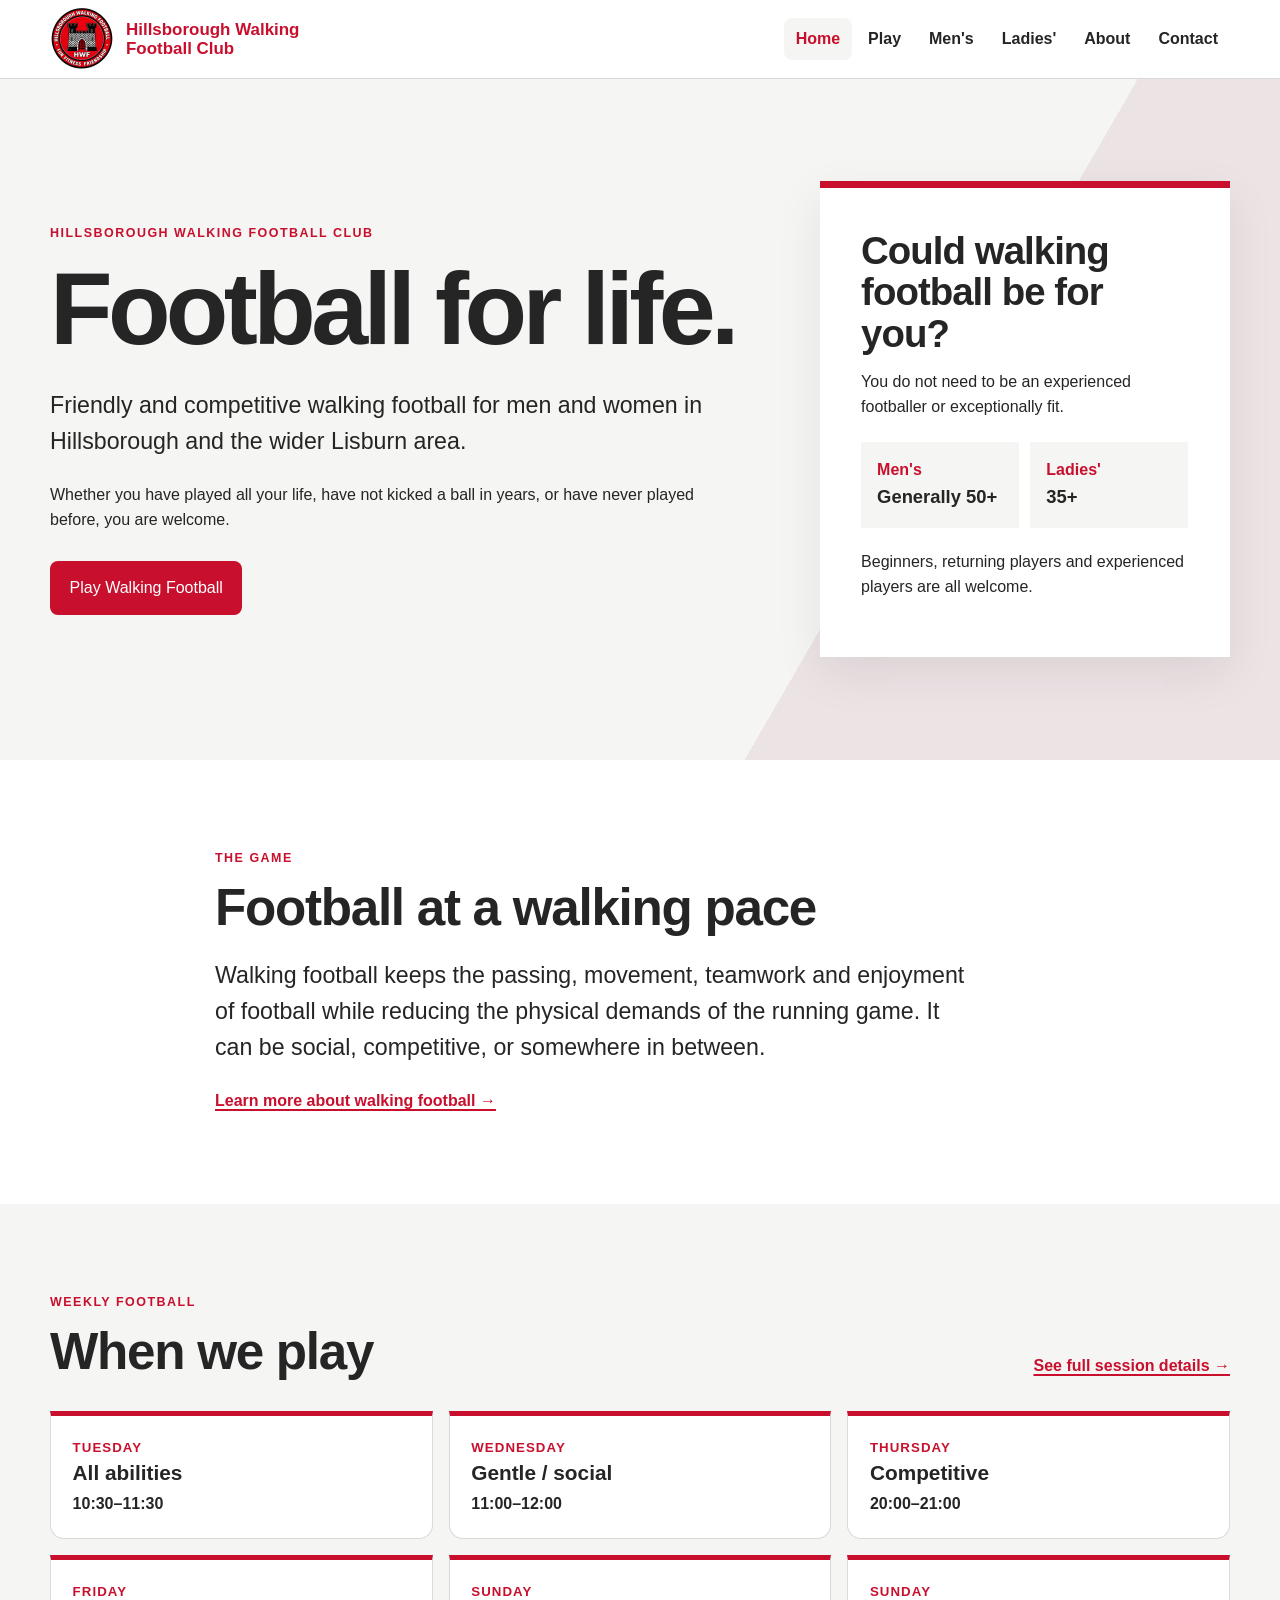
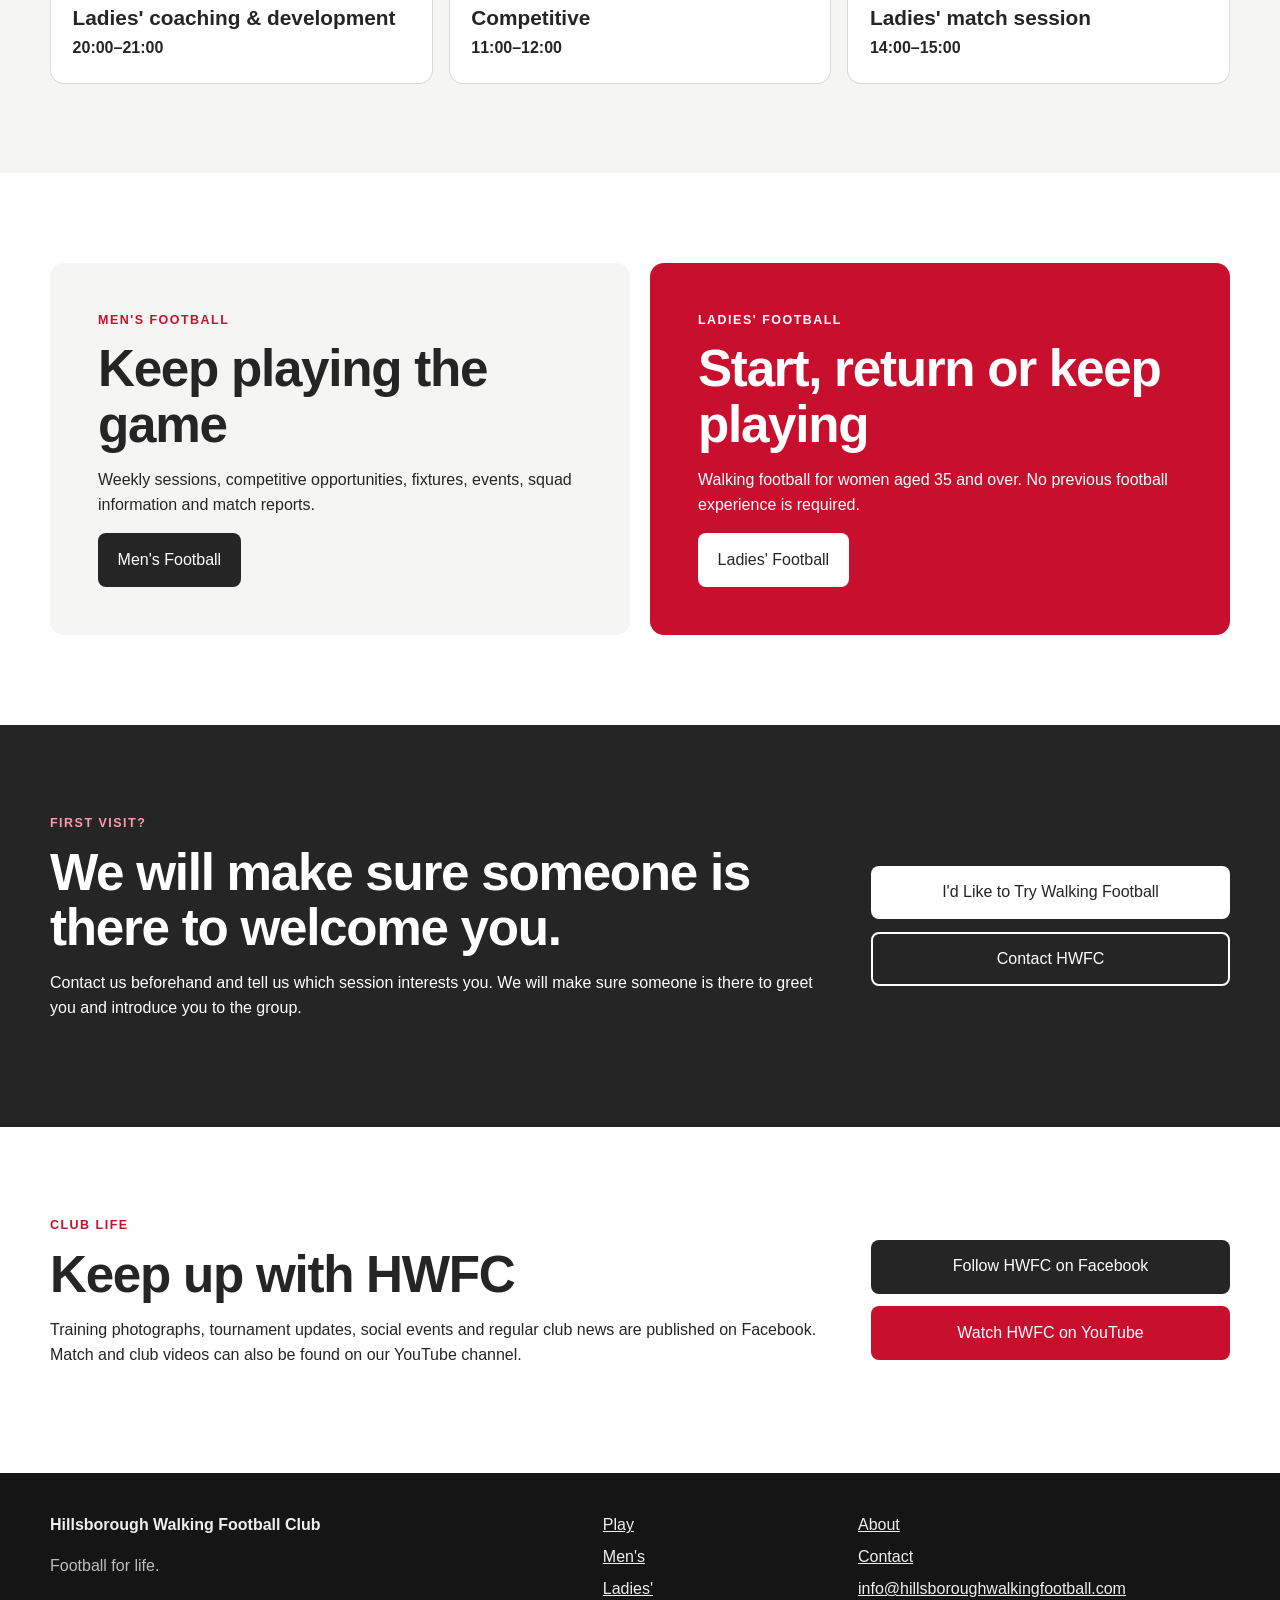
==== index.html @ a99b42a1 "Add HWFC YouTube channel link" ====
<!doctype html>
<html lang="en-GB">
<head>
    <meta charset="utf-8">
    <meta name="viewport" content="width=device-width, initial-scale=1">
    <title>Hillsborough Walking Football Club</title>
    <meta name="description" content="Friendly and competitive walking football for men and women in Hillsborough and the wider Lisburn area.">
    <link rel="icon" type="image/png" href="/assets/hwfc-logo.png">
    <link rel="stylesheet" href="/styles.css">
</head>
<body>
<a class="skipLink" href="#mainContent">Skip to main content</a>
<header class="siteHeader">
    <div class="shell headerInner">
        <a class="brand" href="/" aria-label="Hillsborough Walking Football Club home">
            <img class="brandLogo" src="/assets/hwfc-logo.png" alt="" width="64" height="64">
            <span class="brandName">Hillsborough Walking Football Club</span>
        </a>
        <nav class="mainNav" aria-label="Main navigation">
            <a aria-current="page" href="/">Home</a>
            <a href="/play/">Play</a>
            <a href="/mens/">Men's</a>
            <a href="/ladies/">Ladies'</a>
            <a href="/about/">About</a>
            <a href="/contact/">Contact</a>
        </nav>
    </div>
</header>
<main id="mainContent">
    <section class="hero">
        <div class="shell heroGrid">
            <div>
                <p class="eyebrow">Hillsborough Walking Football Club</p>
                <h1>Football for life.</h1>
                <p class="heroLead">Friendly and competitive walking football for men and women in Hillsborough and the wider Lisburn area.</p>
                <p>Whether you have played all your life, have not kicked a ball in years, or have never played before, you are welcome.</p>
                <div class="buttonRow">
                    <a class="button buttonPrimary" href="/play/">Play Walking Football</a>
                </div>
            </div>
            <aside class="heroPanel" aria-label="Who can play">
                <h2>Could walking football be for you?</h2>
                <p>You do not need to be an experienced footballer or exceptionally fit.</p>
                <dl class="eligibility">
                    <div><dt>Men's</dt><dd>Generally 50+</dd></div>
                    <div><dt>Ladies'</dt><dd>35+</dd></div>
                </dl>
                <p>Beginners, returning players and experienced players are all welcome.</p>
            </aside>
        </div>
    </section>

    <section class="section">
        <div class="shell narrow">
            <p class="eyebrow">The game</p>
            <h2>Football at a walking pace</h2>
            <p class="lead">Walking football keeps the passing, movement, teamwork and enjoyment of football while reducing the physical demands of the running game. It can be social, competitive, or somewhere in between.</p>
            <a class="textLink" href="/play/">Learn more about walking football →</a>
        </div>
    </section>

    <section class="section sectionSoft">
        <div class="shell">
            <div class="sectionHeading">
                <div><p class="eyebrow">Weekly football</p><h2>When we play</h2></div>
                <a class="textLink" href="/play/#sessions">See full session details →</a>
            </div>
            <div class="sessionGrid compactSessions">
                <article class="sessionCard"><p class="sessionDay">Tuesday</p><h3>All abilities</h3><p class="sessionTime">10:30–11:30</p></article>
                <article class="sessionCard"><p class="sessionDay">Wednesday</p><h3>Gentle / social</h3><p class="sessionTime">11:00–12:00</p></article>
                <article class="sessionCard"><p class="sessionDay">Thursday</p><h3>Competitive</h3><p class="sessionTime">20:00–21:00</p></article>
                <article class="sessionCard"><p class="sessionDay">Friday</p><h3>Ladies' coaching &amp; development</h3><p class="sessionTime">20:00–21:00</p></article>
                <article class="sessionCard"><p class="sessionDay">Sunday</p><h3>Competitive</h3><p class="sessionTime">11:00–12:00</p></article>
                <article class="sessionCard"><p class="sessionDay">Sunday</p><h3>Ladies' match session</h3><p class="sessionTime">14:00–15:00</p></article>
            </div>
        </div>
    </section>

    <section class="section">
        <div class="shell splitCards">
            <article class="featureCard">
                <p class="eyebrow">Men's football</p>
                <h2>Keep playing the game</h2>
                <p>Weekly sessions, competitive opportunities, fixtures, events, squad information and match reports.</p>
                <a class="button buttonSecondary" href="/mens/">Men's Football</a>
            </article>
            <article class="featureCard featureCardRed">
                <p class="eyebrow">Ladies' football</p>
                <h2>Start, return or keep playing</h2>
                <p>Walking football for women aged 35 and over. No previous football experience is required.</p>
                <a class="button buttonLight" href="/ladies/">Ladies' Football</a>
            </article>
        </div>
    </section>

    <section class="section sectionDark">
        <div class="shell ctaGrid">
            <div>
                <p class="eyebrow">First visit?</p>
                <h2>We will make sure someone is there to welcome you.</h2>
                <p>Contact us beforehand and tell us which session interests you. We will make sure someone is there to greet you and introduce you to the group.</p>
            </div>
            <div class="buttonStack">
                <a class="button buttonLight" href="/contact/?topic=try">I'd Like to Try Walking Football</a>
                <a class="button buttonOutlineLight" href="/contact/">Contact HWFC</a>
            </div>
        </div>
    </section>

    <section class="section">
        <div class="shell socialBar">
            <div>
                <p class="eyebrow">Club life</p>
                <h2>Keep up with HWFC</h2>
                <p>Training photographs, tournament updates, social events and regular club news are published on Facebook. Match and club videos can also be found on our YouTube channel.</p>
            </div>
            <div class="buttonStack">
                <a class="button buttonSecondary" href="https://www.facebook.com/profile.php?id=100082995559544" target="_blank" rel="noopener">Follow HWFC on Facebook</a>
                <a class="button buttonPrimary" href="https://www.youtube.com/@HillsboroughWalkingFootball" target="_blank" rel="noopener">Watch HWFC on YouTube</a>
            </div>
        </div>
    </section>
</main>
<footer class="siteFooter">
    <div class="shell footerGrid">
        <div><strong>Hillsborough Walking Football Club</strong><p>Football for life.</p></div>
        <div><a href="/play/">Play</a><a href="/mens/">Men's</a><a href="/ladies/">Ladies'</a></div>
        <div><a href="/about/">About</a><a href="/contact/">Contact</a><a href="mailto:info@hillsboroughwalkingfootball.com">info@hillsboroughwalkingfootball.com</a></div>
    </div>
</footer>
</body>
</html>
---- styles.css ----
:root {
    --hwfcRed: #c8102e;
    --hwfcRedDark: #9f0d24;
    --hwfcDark: #252525;
    --hwfcMid: #5d5d5d;
    --hwfcLine: #d9d9d9;
    --hwfcLight: #f5f5f3;
    --hwfcWhite: #ffffff;
    --shell: 1180px;
    --radius: 14px;
}

* { box-sizing: border-box; }
html { scroll-behavior: smooth; }
body {
    margin: 0;
    font-family: Carlito, "Noto Sans", Arial, sans-serif;
    color: var(--hwfcDark);
    background: var(--hwfcWhite);
    line-height: 1.55;
}
a { color: inherit; }
img { max-width: 100%; }

.skipLink {
    position: absolute;
    left: -9999px;
    top: 0;
    z-index: 1000;
    padding: .7rem 1rem;
    background: var(--hwfcDark);
    color: var(--hwfcWhite);
}
.skipLink:focus { left: .75rem; top: .75rem; }

.shell { width: min(var(--shell), calc(100% - 2rem)); margin-inline: auto; }
.narrow { max-width: 850px; }

.siteHeader {
    position: sticky;
    top: 0;
    z-index: 100;
    background: rgba(255,255,255,.97);
    border-bottom: 1px solid var(--hwfcLine);
}
.headerInner {
    min-height: 78px;
    display: flex;
    align-items: center;
    justify-content: space-between;
    gap: 2rem;
}
.brand {
    display: inline-flex;
    align-items: center;
    gap: .75rem;
    color: var(--hwfcRed);
    font-weight: 800;
    line-height: 1.15;
    text-decoration: none;
}
.brandLogo { width: 64px; height: 64px; flex: 0 0 auto; object-fit: contain; }
.brandName { max-width: 220px; font-size: 1.06rem; }
.mainNav { display: flex; align-items: center; gap: .25rem; flex-wrap: wrap; }
.mainNav a {
    text-decoration: none;
    font-weight: 700;
    padding: .55rem .75rem;
    border-radius: 8px;
}
.mainNav a:hover,
.mainNav a:focus-visible,
.mainNav a[aria-current="page"] { background: var(--hwfcLight); color: var(--hwfcRed); }

.hero {
    padding: clamp(3rem, 8vw, 7rem) 0;
    background: linear-gradient(120deg, var(--hwfcLight) 0 68%, #ece3e5 68% 100%);
}
.heroGrid { display: grid; grid-template-columns: 1.35fr .8fr; gap: clamp(2rem, 6vw, 5rem); align-items: center; }
h1, h2, h3 { line-height: 1.08; margin-top: 0; }
h1 { font-size: clamp(3rem, 8vw, 6.7rem); letter-spacing: -.045em; margin-bottom: 1rem; }
h2 { font-size: clamp(2rem, 4vw, 3.25rem); letter-spacing: -.025em; margin-bottom: 1rem; }
h3 { font-size: 1.3rem; margin-bottom: .45rem; }
.heroLead, .lead { font-size: clamp(1.15rem, 2vw, 1.45rem); max-width: 760px; }
.eyebrow { margin: 0 0 .7rem; text-transform: uppercase; letter-spacing: .12em; font-size: .78rem; font-weight: 800; color: var(--hwfcRed); }
.heroPanel { background: var(--hwfcWhite); padding: clamp(1.5rem, 4vw, 2.6rem); border-top: 7px solid var(--hwfcRed); box-shadow: 0 16px 45px rgba(0,0,0,.08); }
.heroPanel h2 { font-size: clamp(1.7rem, 3vw, 2.4rem); }
.eligibility { display: grid; grid-template-columns: 1fr 1fr; gap: .7rem; margin: 1.4rem 0; }
.eligibility div { background: var(--hwfcLight); padding: 1rem; }
.eligibility dt { font-weight: 800; color: var(--hwfcRed); }
.eligibility dd { margin: 0; font-size: 1.15rem; font-weight: 700; }

.section { padding: clamp(3rem, 7vw, 6rem) 0; }
.sectionSoft { background: var(--hwfcLight); }
.sectionDark { background: var(--hwfcDark); color: var(--hwfcWhite); }
.sectionDark .eyebrow { color: #ff9aad; }
.sectionHeading { display: flex; justify-content: space-between; align-items: end; gap: 2rem; margin-bottom: 2rem; }
.sectionHeading h2 { margin-bottom: 0; }

.buttonRow { display: flex; gap: .8rem; flex-wrap: wrap; margin-top: 1.8rem; }
.buttonStack { display: flex; flex-direction: column; gap: .8rem; align-items: stretch; }
.button {
    display: inline-flex;
    align-items: center;
    justify-content: center;
    min-height: 48px;
    padding: .78rem 1.1rem;
    border: 2px solid transparent;
    border-radius: 8px;
    text-decoration: none;
    font-weight: 800;
    cursor: pointer;
    font: inherit;
}
.buttonPrimary { background: var(--hwfcRed); color: var(--hwfcWhite); }
.buttonPrimary:hover, .buttonPrimary:focus-visible { background: var(--hwfcRedDark); }
.buttonSecondary { background: var(--hwfcDark); color: var(--hwfcWhite); }
.buttonLight { background: var(--hwfcWhite); color: var(--hwfcDark); }
.buttonOutlineLight { border-color: var(--hwfcWhite); color: var(--hwfcWhite); background: transparent; }
.textLink { color: var(--hwfcRed); font-weight: 800; text-decoration-thickness: 2px; text-underline-offset: .18em; }

.sessionGrid { display: grid; grid-template-columns: repeat(3, 1fr); gap: 1rem; }
.sessionCard { background: var(--hwfcWhite); border: 1px solid var(--hwfcLine); border-top: 5px solid var(--hwfcRed); padding: 1.35rem; border-radius: 0 0 var(--radius) var(--radius); }
.sessionDay { margin: 0 0 .25rem; color: var(--hwfcRed); font-size: .83rem; font-weight: 800; text-transform: uppercase; letter-spacing: .08em; }
.sessionTime { margin: 0; font-weight: 800; }
.sessionMeta { margin: .5rem 0 0; color: var(--hwfcMid); }

.splitCards { display: grid; grid-template-columns: 1fr 1fr; gap: 1.25rem; }
.featureCard { padding: clamp(1.7rem, 4vw, 3rem); background: var(--hwfcLight); border-radius: var(--radius); }
.featureCardRed { background: var(--hwfcRed); color: var(--hwfcWhite); }
.featureCardRed .eyebrow { color: var(--hwfcWhite); }
.ctaGrid, .socialBar { display: grid; grid-template-columns: 1.4fr .65fr; gap: 3rem; align-items: center; }

.pageHero { padding: clamp(2.7rem, 6vw, 5rem) 0; background: var(--hwfcLight); border-bottom: 1px solid var(--hwfcLine); }
.pageHero h1 { font-size: clamp(2.8rem, 7vw, 5.5rem); }
.pageHero p:last-child { margin-bottom: 0; }
.contentGrid { display: grid; grid-template-columns: 1fr 1fr; gap: 1.25rem; }
.infoCard { border: 1px solid var(--hwfcLine); border-radius: var(--radius); padding: 1.5rem; background: var(--hwfcWhite); }
.infoCard h3 { margin-bottom: .6rem; }
.infoStrip { padding: 1rem 1.2rem; background: #fff5f6; border-left: 5px solid var(--hwfcRed); }
.provisional { padding: 1rem 1.2rem; background: #fff7db; border-left: 5px solid #c28a00; }

.definitionList { display: grid; grid-template-columns: repeat(3, 1fr); gap: 1rem; }
.definitionList > div { padding: 1.2rem; background: var(--hwfcLight); border-radius: 10px; }
.definitionList dt { font-weight: 800; color: var(--hwfcRed); }
.definitionList dd { margin: .25rem 0 0; }

.formGrid { display: grid; grid-template-columns: 1fr 1fr; gap: 1rem; }
.field { display: flex; flex-direction: column; gap: .35rem; }
.fieldFull { grid-column: 1 / -1; }
label { font-weight: 800; }
input, select, textarea {
    width: 100%;
    padding: .75rem .8rem;
    border: 1px solid #aaa;
    border-radius: 7px;
    font: inherit;
    background: var(--hwfcWhite);
    color: var(--hwfcDark);
}
textarea { min-height: 160px; resize: vertical; }
input:focus, select:focus, textarea:focus { outline: 3px solid rgba(200,16,46,.2); border-color: var(--hwfcRed); }
.formNote { font-size: .92rem; color: var(--hwfcMid); }
.honeypot { position: absolute !important; left: -9999px !important; width: 1px !important; height: 1px !important; overflow: hidden !important; }
.notice { padding: 1rem; margin-bottom: 1rem; border-radius: 8px; background: #edf8ee; border: 1px solid #8fc694; }
.noticeError { background: #fff0f0; border-color: #dd8d8d; }

.siteFooter { background: #151515; color: #efefef; padding: 2.5rem 0; }
.footerGrid { display: grid; grid-template-columns: 1.4fr .6fr 1fr; gap: 2rem; }
.footerGrid p { color: #bdbdbd; }
.footerGrid div:not(:first-child) { display: flex; flex-direction: column; gap: .45rem; }
.footerGrid a { color: #efefef; }

@media (max-width: 850px) {
    .headerInner { align-items: flex-start; flex-direction: column; padding: .9rem 0; gap: .7rem; }
    .siteHeader { position: static; }
    .mainNav { width: 100%; gap: .1rem; }
    .mainNav a { padding: .45rem .55rem; }
    .heroGrid, .ctaGrid, .socialBar, .contentGrid, .splitCards { grid-template-columns: 1fr; }
    .sessionGrid { grid-template-columns: repeat(2, 1fr); }
    .sectionHeading { align-items: flex-start; flex-direction: column; }
    .definitionList { grid-template-columns: 1fr; }
    .footerGrid { grid-template-columns: 1fr; }
}

@media (max-width: 560px) {
    .shell { width: min(var(--shell), calc(100% - 1.25rem)); }
    .mainNav { display: grid; grid-template-columns: repeat(3, 1fr); }
    .mainNav a { text-align: center; }
    .brandLogo { width: 54px; height: 54px; }
    .hero { padding-top: 2.5rem; }
    h1 { font-size: clamp(2.7rem, 16vw, 4.4rem); }
    .sessionGrid, .formGrid, .eligibility { grid-template-columns: 1fr; }
    .fieldFull { grid-column: auto; }
}
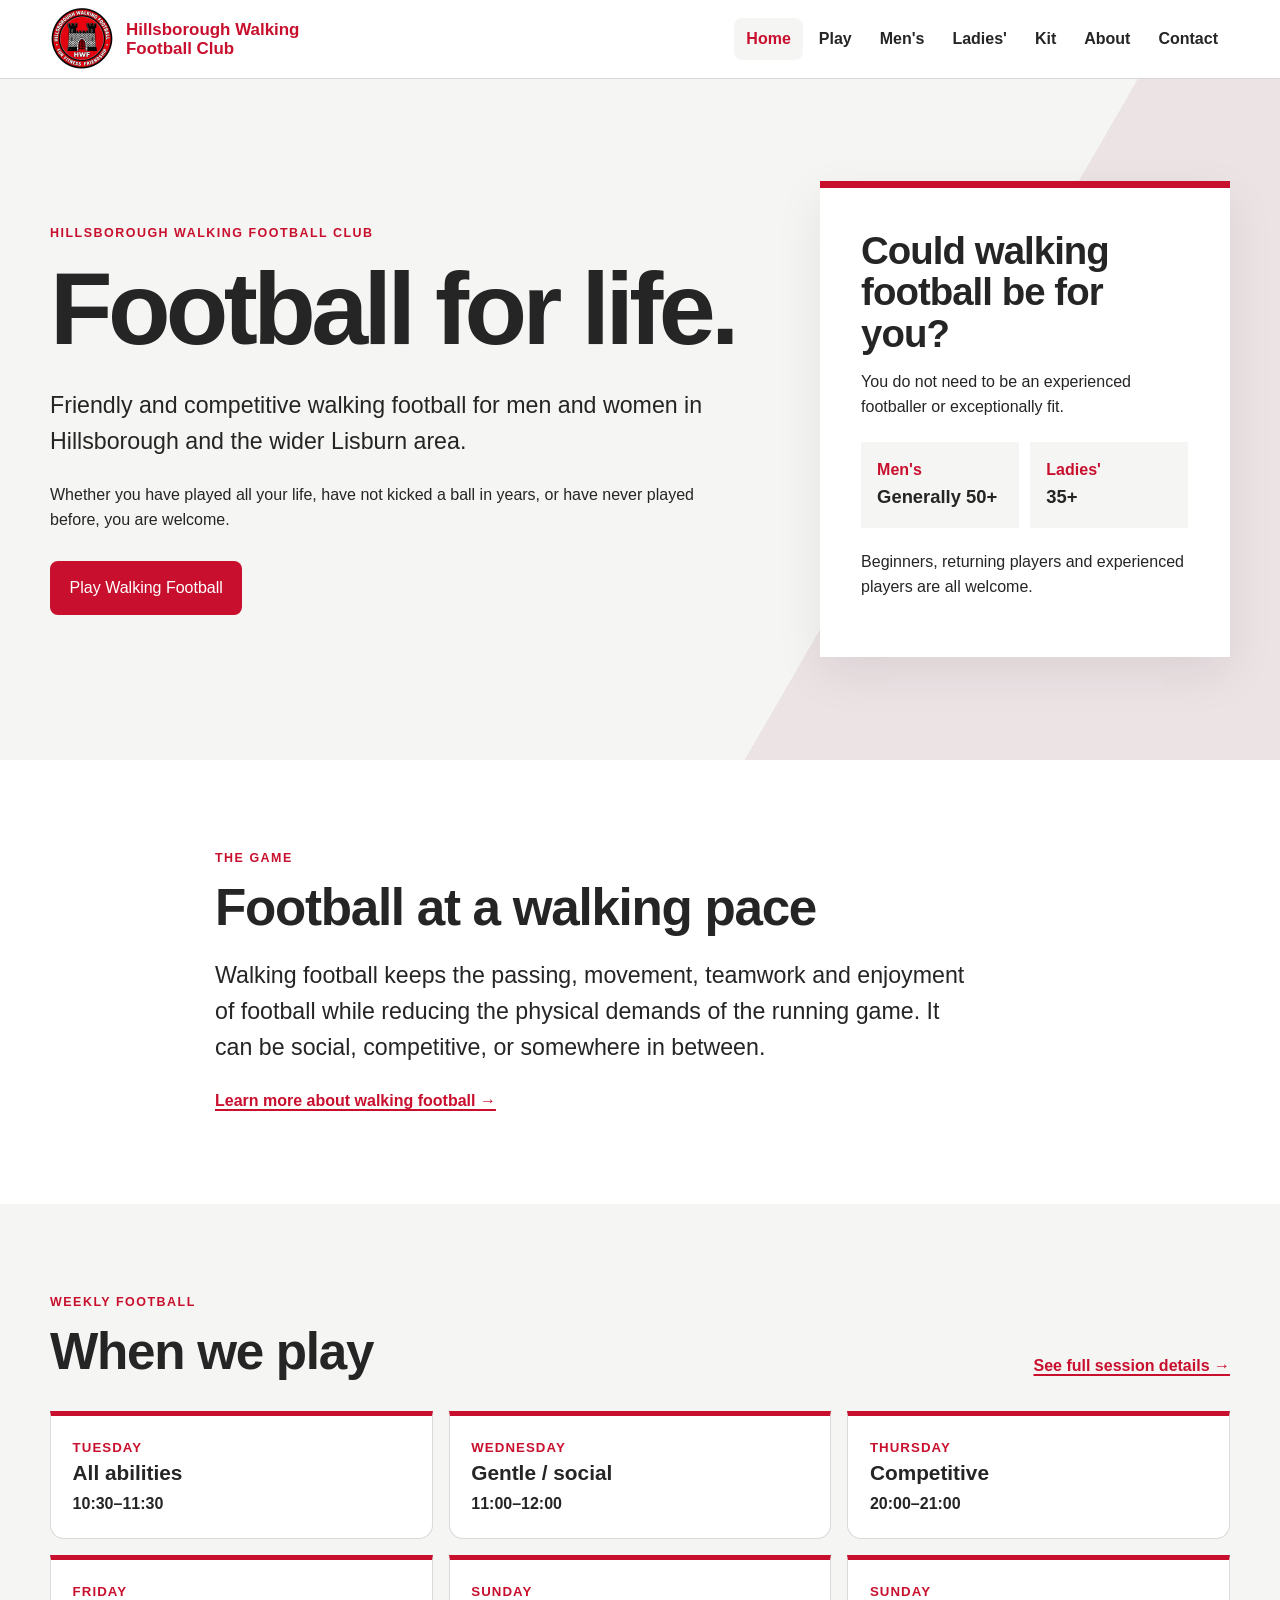
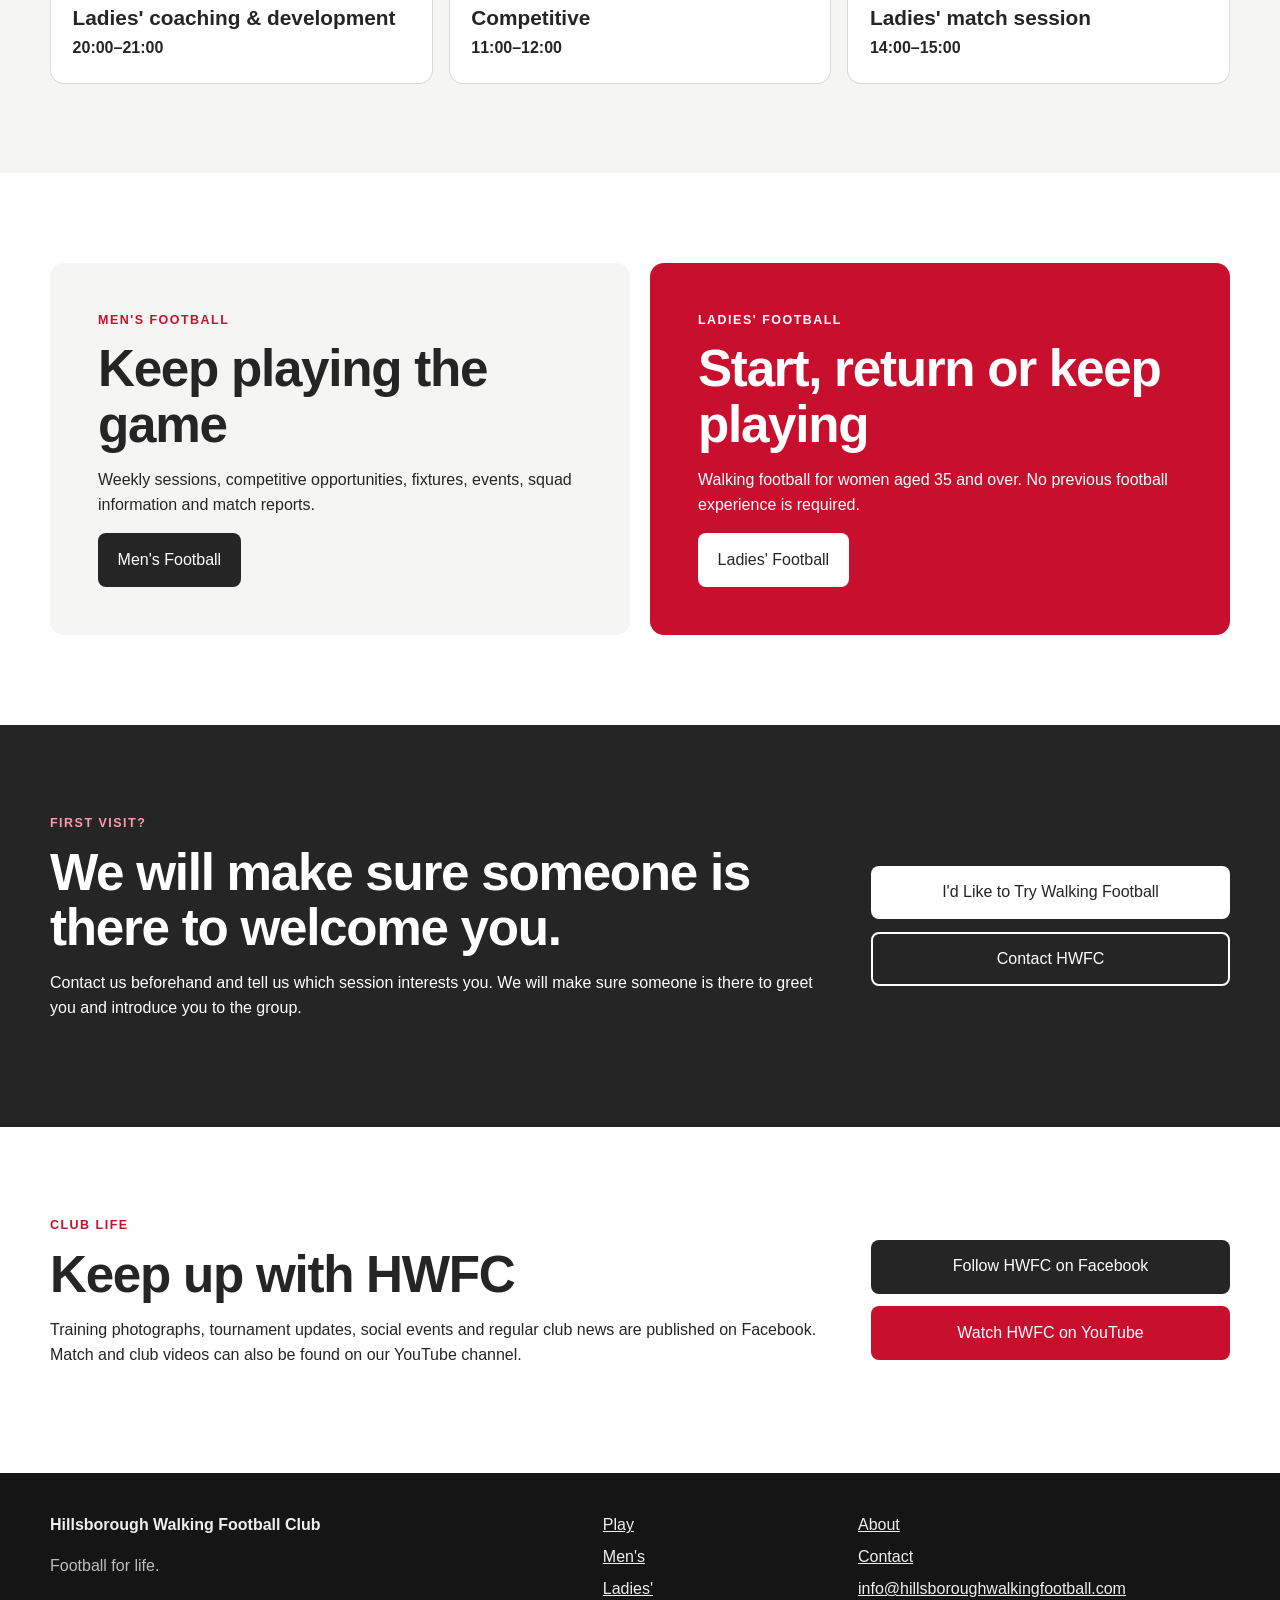
==== commit 695a8047: "REQ01 - Add member kit ordering" ====
--- a/index.html
+++ b/index.html
@@ -21,6 +21,7 @@
             <a href="/play/">Play</a>
             <a href="/mens/">Men's</a>
             <a href="/ladies/">Ladies'</a>
+            <a href="/kit/">Kit</a>
             <a href="/about/">About</a>
             <a href="/contact/">Contact</a>
         </nav>
--- a/styles.css
+++ b/styles.css
@@ -158,6 +158,9 @@
     background: var(--hwfcWhite);
     color: var(--hwfcDark);
 }
+input[type="checkbox"] { width: auto; padding: 0; }
+.humanCheck { display: flex; align-items: center; gap: .6rem; }
+.humanCheck label { margin: 0; }
 textarea { min-height: 160px; resize: vertical; }
 input:focus, select:focus, textarea:focus { outline: 3px solid rgba(200,16,46,.2); border-color: var(--hwfcRed); }
 .formNote { font-size: .92rem; color: var(--hwfcMid); }
@@ -193,3 +196,50 @@
     .sessionGrid, .formGrid, .eligibility { grid-template-columns: 1fr; }
     .fieldFull { grid-column: auto; }
 }
+
+/* Member kit ordering. */
+.kitHero { padding: clamp(2rem, 4vw, 3.2rem) 0; }
+.kitHero h1 { margin-bottom: 1.4rem; }
+.kitProduct {
+    display: grid;
+    grid-template-columns: minmax(0, 1.05fr) minmax(280px, .95fr);
+    gap: clamp(1.5rem, 4vw, 3rem);
+    align-items: start;
+    margin-bottom: 1.25rem;
+}
+.kitProductInfo { min-width: 0; }
+.kitProductInfo p { margin-bottom: .55rem; }
+.kitProductOrder {
+    display: grid;
+    gap: 1rem;
+    padding-left: clamp(0rem, 2vw, 1.5rem);
+    border-left: 1px solid var(--hwfcLine);
+}
+.kitPrice { font-size: 1.2rem; margin-top: .8rem; }
+.kitSummary { display: grid; gap: 1rem; }
+.kitImage {
+    display: block;
+    width: 100%;
+    max-width: 290px;
+    max-height: 280px;
+    margin-bottom: 1rem;
+    object-fit: contain;
+}
+.kitFulfilment { border: 1px solid var(--hwfcLine); border-radius: var(--radius); margin: 2rem 0; padding: 1rem; min-width: 0; }
+.kitFulfilment legend { font-size: 1.3rem; font-weight: 800; }
+.kitFulfilment input[type="radio"] { width: auto; }
+.kitFulfilment .humanCheck + .humanCheck { margin-top: .75rem; }
+#kitForm h2 { margin-top: 2rem; }
+#kitForm [hidden] { display: none; }
+.kitSummary, #runningOrder, .notice, .field { overflow-wrap: anywhere; }
+.field input, .field select, .field textarea { min-width: 0; max-width: 100%; }
+
+@media (max-width: 700px) {
+    .kitProduct { grid-template-columns: 1fr; gap: 1.25rem; }
+    .kitProductOrder { padding-left: 0; padding-top: 1.25rem; border-left: 0; border-top: 1px solid var(--hwfcLine); }
+    .kitImage { margin-inline: auto; }
+}
+
+@media (prefers-reduced-motion: reduce) {
+    html { scroll-behavior: auto; }
+}
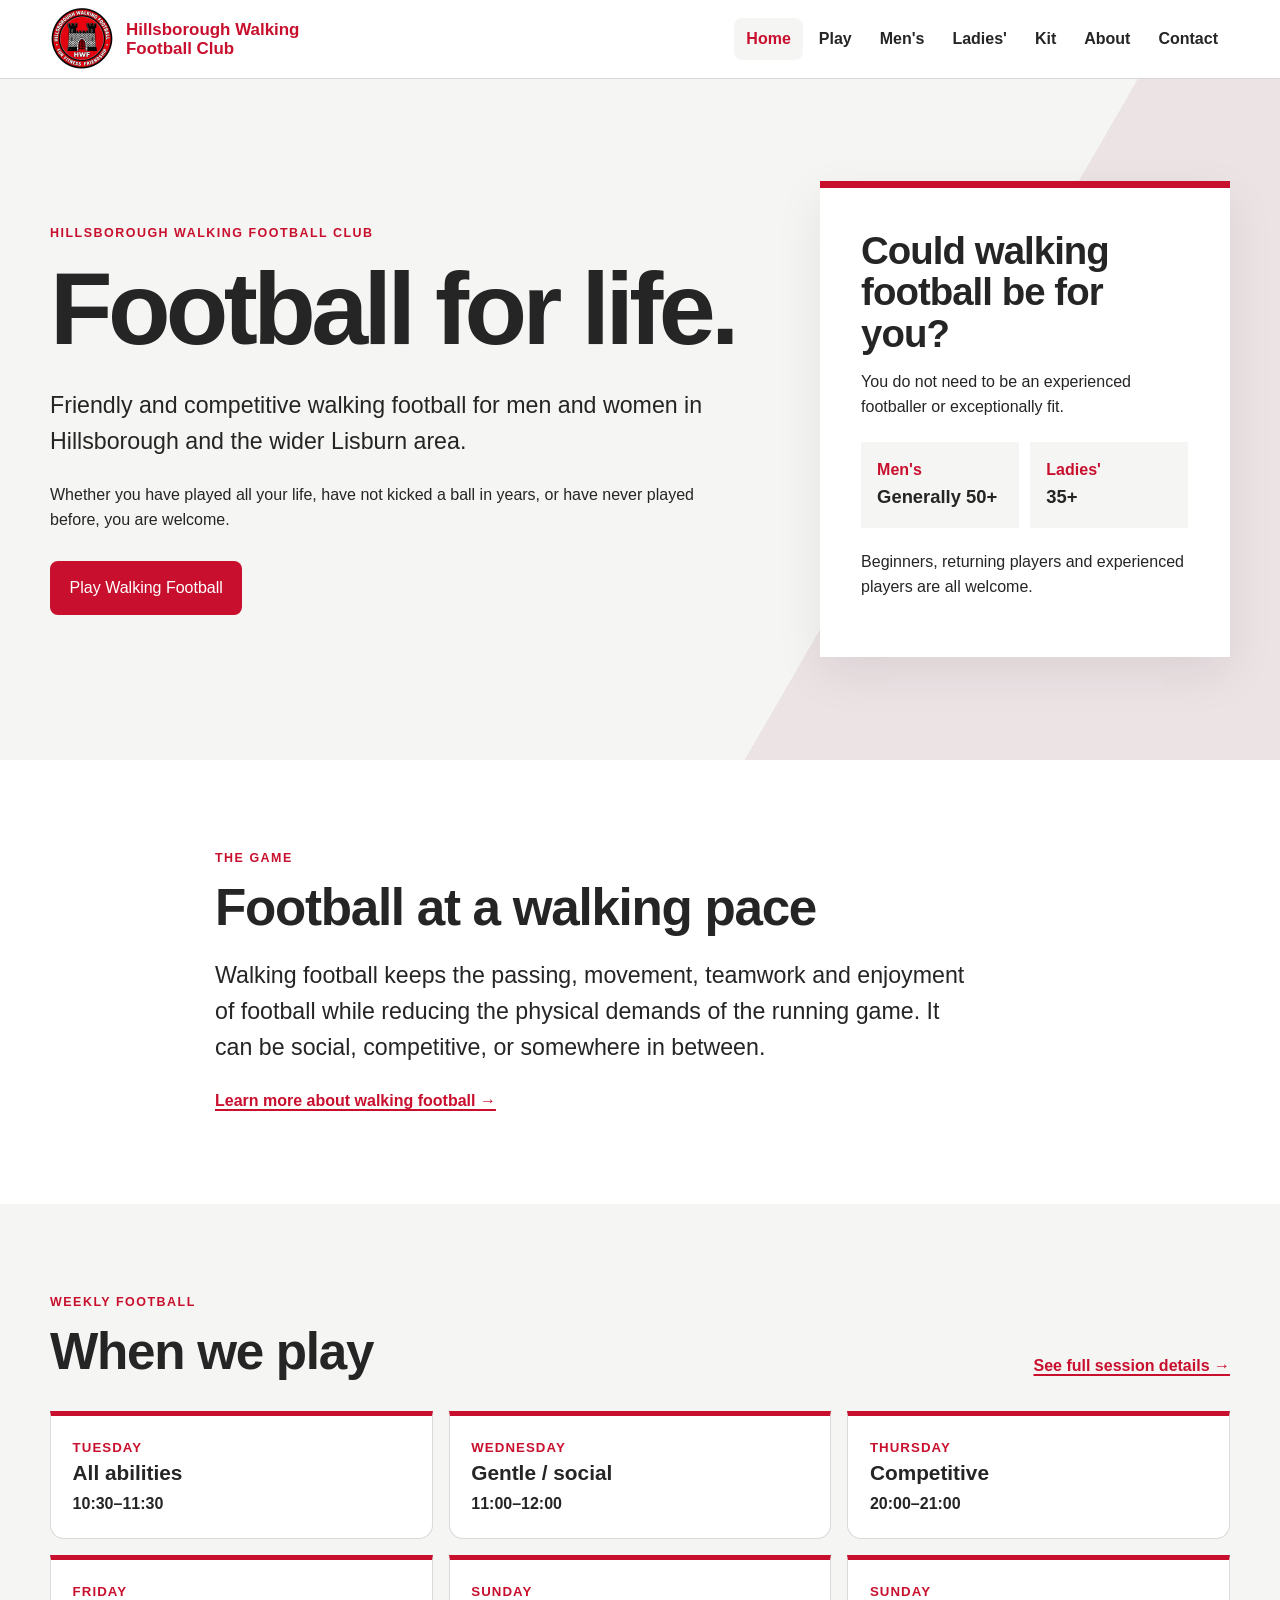
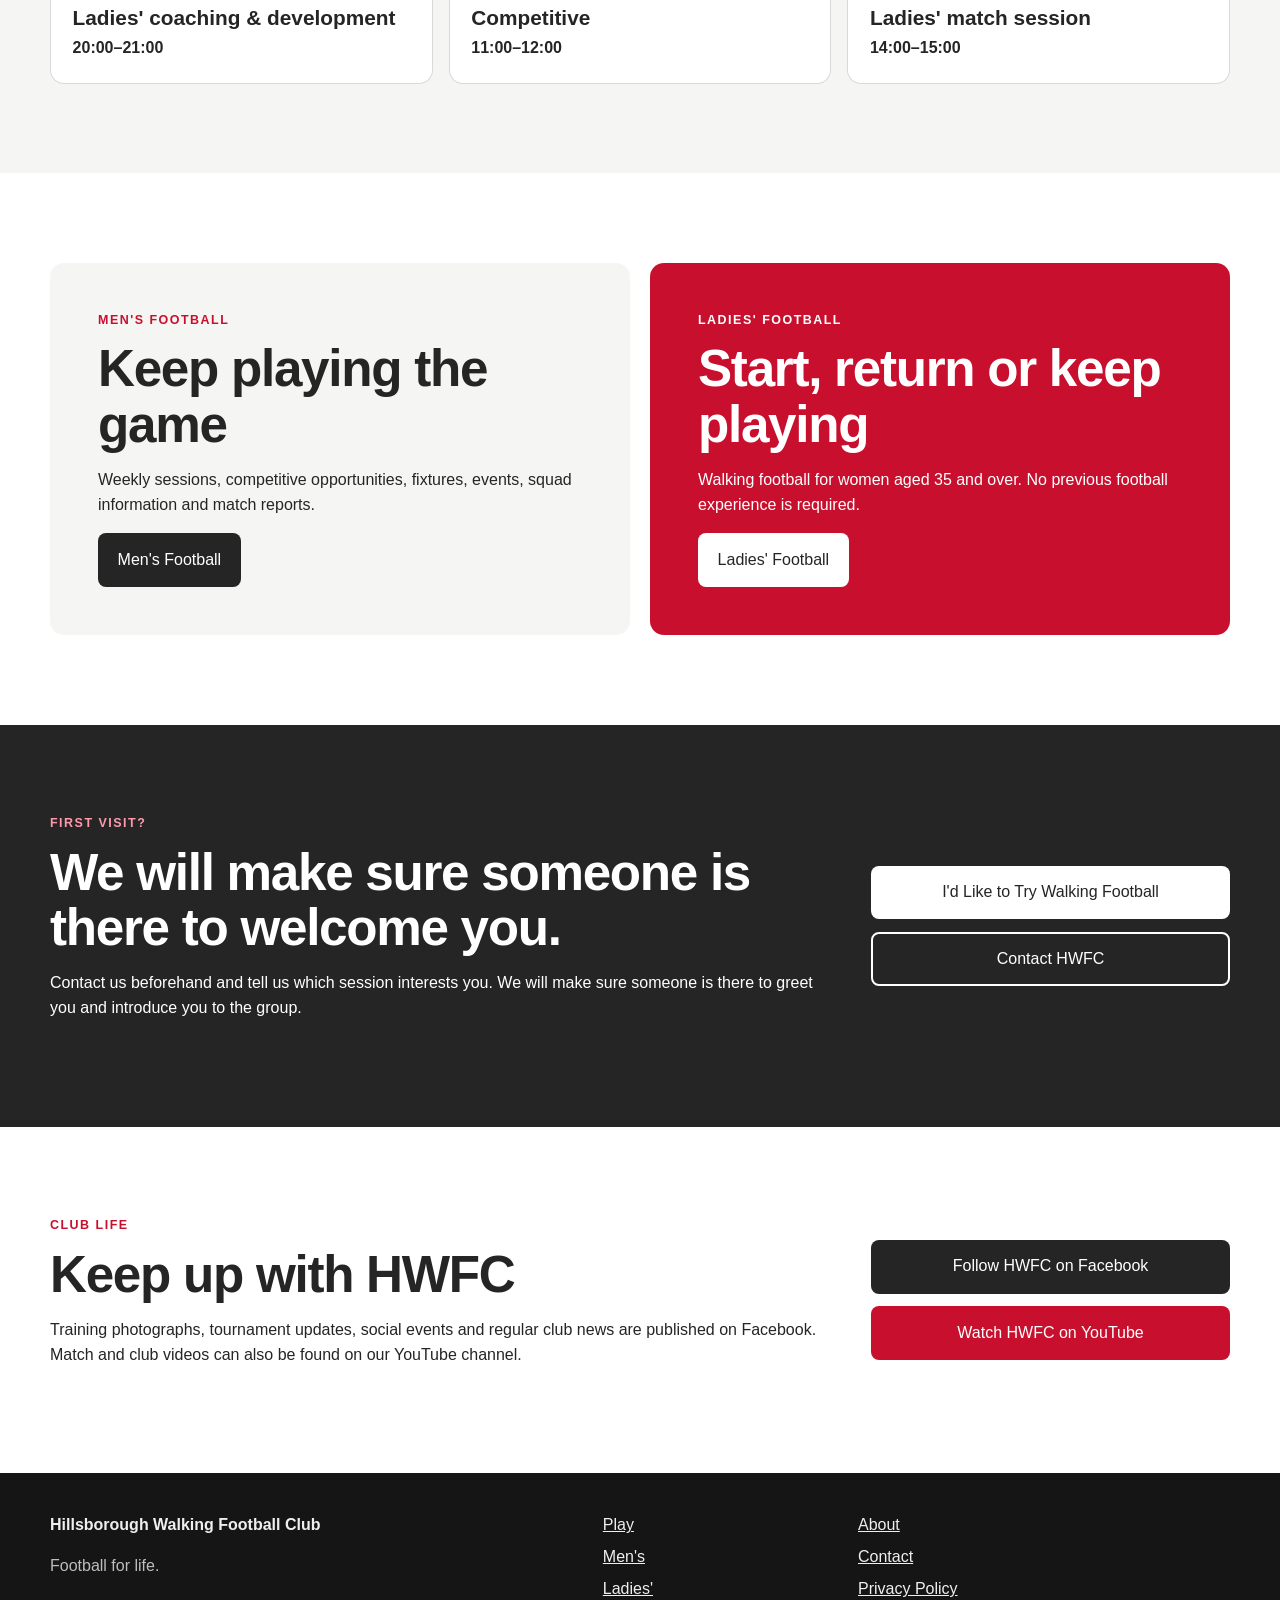
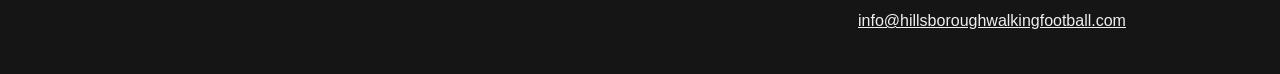
==== commit 36f29cd9: "Link privacy policy from site footer" ====
--- a/index.html
+++ b/index.html
@@ -126,7 +126,7 @@
     <div class="shell footerGrid">
         <div><strong>Hillsborough Walking Football Club</strong><p>Football for life.</p></div>
         <div><a href="/play/">Play</a><a href="/mens/">Men's</a><a href="/ladies/">Ladies'</a></div>
-        <div><a href="/about/">About</a><a href="/contact/">Contact</a><a href="mailto:info@hillsboroughwalkingfootball.com">info@hillsboroughwalkingfootball.com</a></div>
+        <div><a href="/about/">About</a><a href="/contact/">Contact</a><a href="/privacy/">Privacy Policy</a><a href="mailto:info@hillsboroughwalkingfootball.com">info@hillsboroughwalkingfootball.com</a></div>
     </div>
 </footer>
 </body>
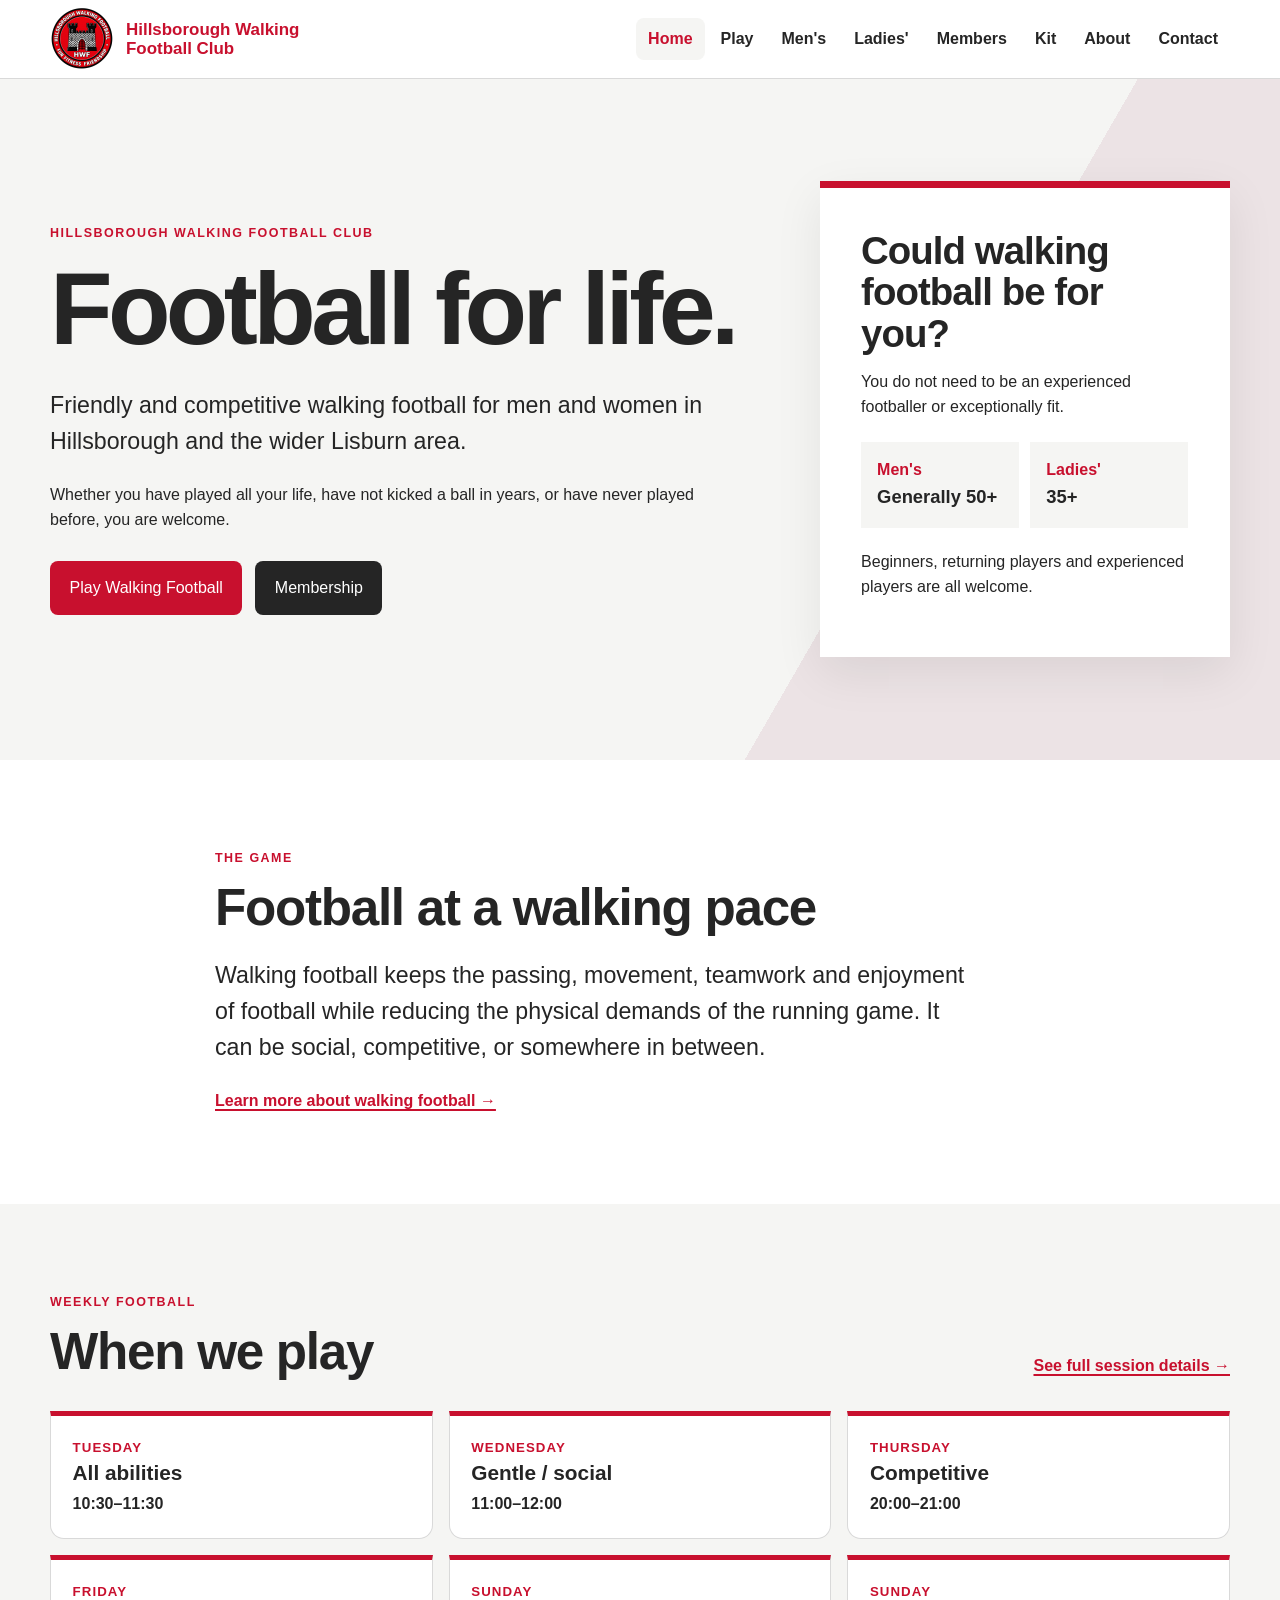
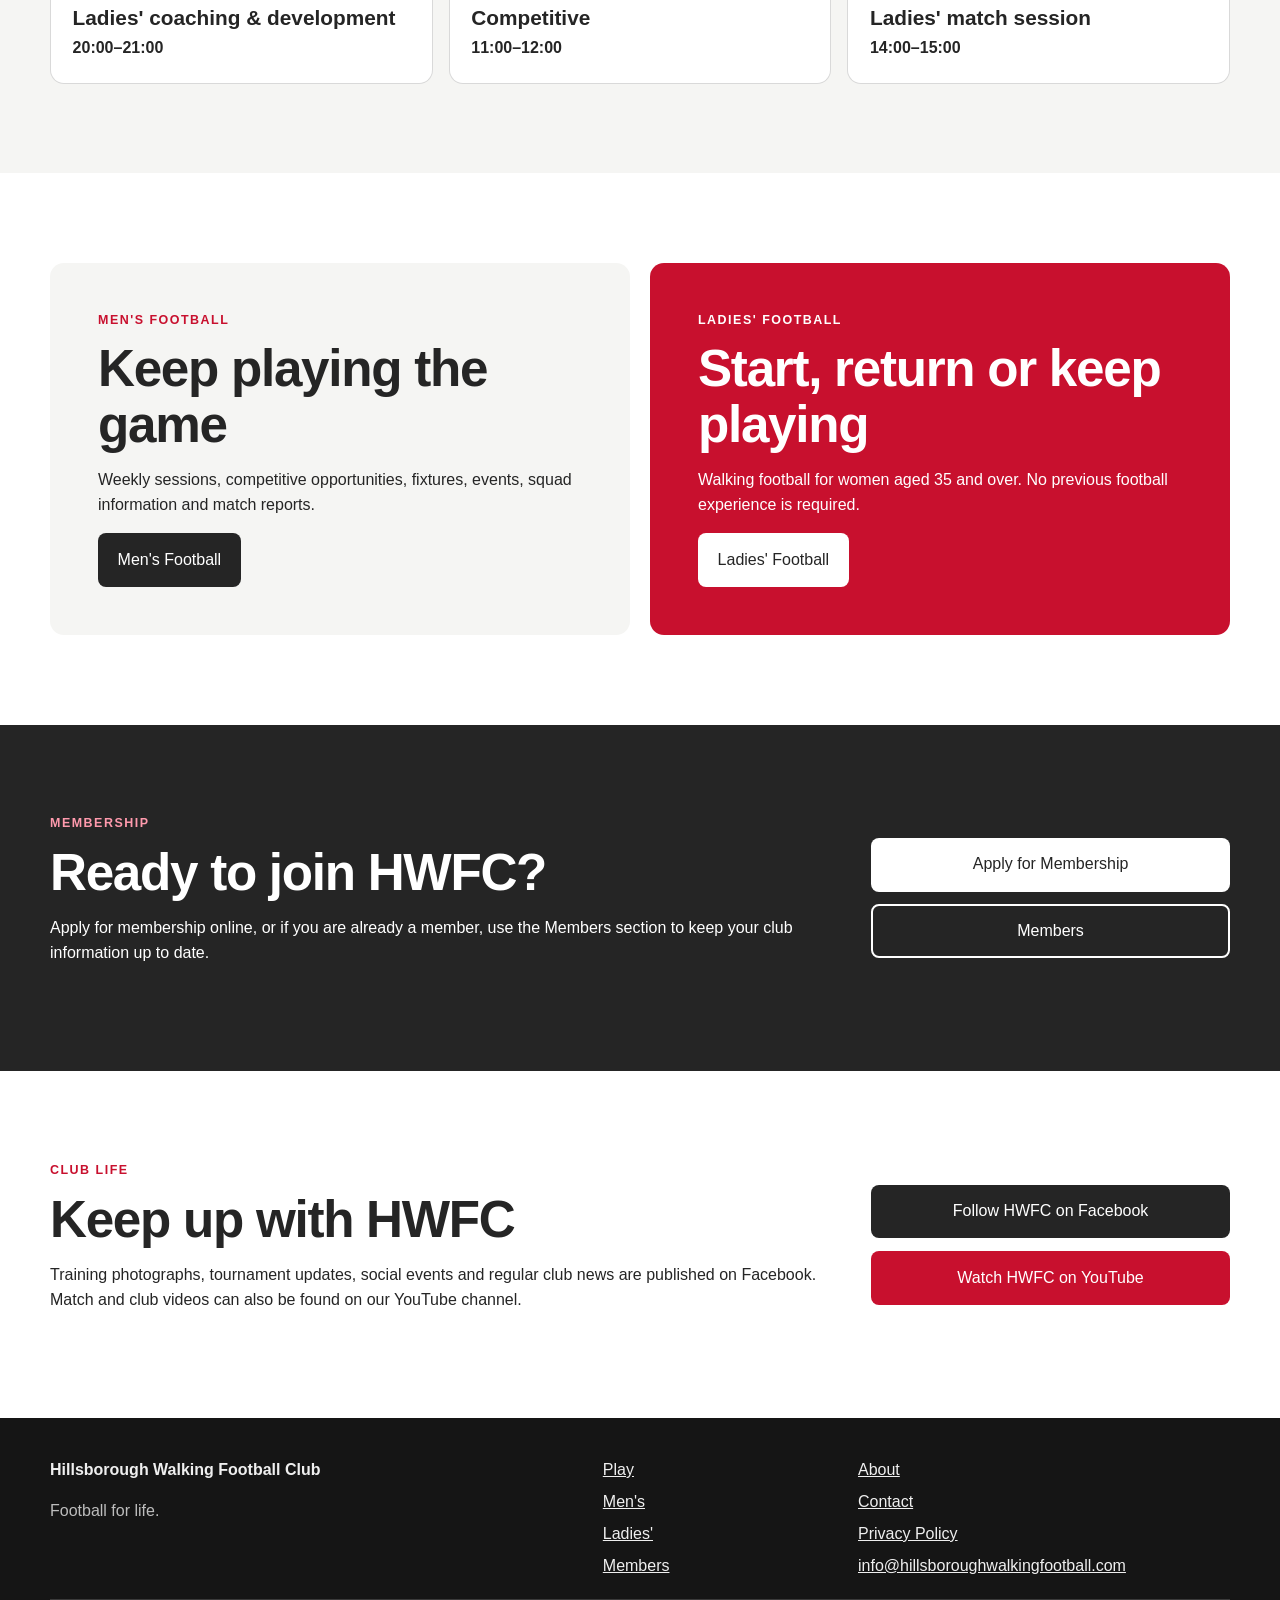
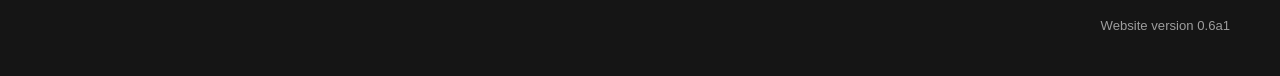
==== commit d303d165: "Add Members section to public home navigation" ====
--- a/index.html
+++ b/index.html
@@ -21,6 +21,7 @@
             <a href="/play/">Play</a>
             <a href="/mens/">Men's</a>
             <a href="/ladies/">Ladies'</a>
+            <a href="/members/">Members</a>
             <a href="/kit/">Kit</a>
             <a href="/about/">About</a>
             <a href="/contact/">Contact</a>
@@ -37,6 +38,7 @@
                 <p>Whether you have played all your life, have not kicked a ball in years, or have never played before, you are welcome.</p>
                 <div class="buttonRow">
                     <a class="button buttonPrimary" href="/play/">Play Walking Football</a>
+                    <a class="button buttonSecondary" href="/members/">Membership</a>
                 </div>
             </div>
             <aside class="heroPanel" aria-label="Who can play">
@@ -97,13 +99,13 @@
     <section class="section sectionDark">
         <div class="shell ctaGrid">
             <div>
-                <p class="eyebrow">First visit?</p>
-                <h2>We will make sure someone is there to welcome you.</h2>
-                <p>Contact us beforehand and tell us which session interests you. We will make sure someone is there to greet you and introduce you to the group.</p>
+                <p class="eyebrow">Membership</p>
+                <h2>Ready to join HWFC?</h2>
+                <p>Apply for membership online, or if you are already a member, use the Members section to keep your club information up to date.</p>
             </div>
             <div class="buttonStack">
-                <a class="button buttonLight" href="/contact/?topic=try">I'd Like to Try Walking Football</a>
-                <a class="button buttonOutlineLight" href="/contact/">Contact HWFC</a>
+                <a class="button buttonLight" href="/members/#application">Apply for Membership</a>
+                <a class="button buttonOutlineLight" href="/members/">Members</a>
             </div>
         </div>
     </section>
@@ -125,7 +127,7 @@
 <footer class="siteFooter">
     <div class="shell footerGrid">
         <div><strong>Hillsborough Walking Football Club</strong><p>Football for life.</p></div>
-        <div><a href="/play/">Play</a><a href="/mens/">Men's</a><a href="/ladies/">Ladies'</a></div>
+        <div><a href="/play/">Play</a><a href="/mens/">Men's</a><a href="/ladies/">Ladies'</a><a href="/members/">Members</a></div>
         <div><a href="/about/">About</a><a href="/contact/">Contact</a><a href="/privacy/">Privacy Policy</a><a href="mailto:info@hillsboroughwalkingfootball.com">info@hillsboroughwalkingfootball.com</a></div>
     </div>
 </footer>
--- a/styles.css
+++ b/styles.css
@@ -1,245 +1,18 @@
-:root {
-    --hwfcRed: #c8102e;
-    --hwfcRedDark: #9f0d24;
-    --hwfcDark: #252525;
-    --hwfcMid: #5d5d5d;
-    --hwfcLine: #d9d9d9;
-    --hwfcLight: #f5f5f3;
-    --hwfcWhite: #ffffff;
-    --shell: 1180px;
-    --radius: 14px;
+@import url("/base.css");
+@import url("/version.css");
+
+.siteFooter::after {
+    content: "Website version " var(--siteVersion);
+    display: block;
+    width: min(var(--shell), calc(100% - 2rem));
+    margin: 1.25rem auto 0;
+    padding-top: 1rem;
+    border-top: 1px solid #3a3a3a;
+    color: #9d9d9d;
+    font-size: .82rem;
+    text-align: right;
 }
 
-* { box-sizing: border-box; }
-html { scroll-behavior: smooth; }
-body {
-    margin: 0;
-    font-family: Carlito, "Noto Sans", Arial, sans-serif;
-    color: var(--hwfcDark);
-    background: var(--hwfcWhite);
-    line-height: 1.55;
+@media (max-width: 850px) {
+    .siteFooter::after { text-align: left; }
 }
-a { color: inherit; }
-img { max-width: 100%; }
-
-.skipLink {
-    position: absolute;
-    left: -9999px;
-    top: 0;
-    z-index: 1000;
-    padding: .7rem 1rem;
-    background: var(--hwfcDark);
-    color: var(--hwfcWhite);
-}
-.skipLink:focus { left: .75rem; top: .75rem; }
-
-.shell { width: min(var(--shell), calc(100% - 2rem)); margin-inline: auto; }
-.narrow { max-width: 850px; }
-
-.siteHeader {
-    position: sticky;
-    top: 0;
-    z-index: 100;
-    background: rgba(255,255,255,.97);
-    border-bottom: 1px solid var(--hwfcLine);
-}
-.headerInner {
-    min-height: 78px;
-    display: flex;
-    align-items: center;
-    justify-content: space-between;
-    gap: 2rem;
-}
-.brand {
-    display: inline-flex;
-    align-items: center;
-    gap: .75rem;
-    color: var(--hwfcRed);
-    font-weight: 800;
-    line-height: 1.15;
-    text-decoration: none;
-}
-.brandLogo { width: 64px; height: 64px; flex: 0 0 auto; object-fit: contain; }
-.brandName { max-width: 220px; font-size: 1.06rem; }
-.mainNav { display: flex; align-items: center; gap: .25rem; flex-wrap: wrap; }
-.mainNav a {
-    text-decoration: none;
-    font-weight: 700;
-    padding: .55rem .75rem;
-    border-radius: 8px;
-}
-.mainNav a:hover,
-.mainNav a:focus-visible,
-.mainNav a[aria-current="page"] { background: var(--hwfcLight); color: var(--hwfcRed); }
-
-.hero {
-    padding: clamp(3rem, 8vw, 7rem) 0;
-    background: linear-gradient(120deg, var(--hwfcLight) 0 68%, #ece3e5 68% 100%);
-}
-.heroGrid { display: grid; grid-template-columns: 1.35fr .8fr; gap: clamp(2rem, 6vw, 5rem); align-items: center; }
-h1, h2, h3 { line-height: 1.08; margin-top: 0; }
-h1 { font-size: clamp(3rem, 8vw, 6.7rem); letter-spacing: -.045em; margin-bottom: 1rem; }
-h2 { font-size: clamp(2rem, 4vw, 3.25rem); letter-spacing: -.025em; margin-bottom: 1rem; }
-h3 { font-size: 1.3rem; margin-bottom: .45rem; }
-.heroLead, .lead { font-size: clamp(1.15rem, 2vw, 1.45rem); max-width: 760px; }
-.eyebrow { margin: 0 0 .7rem; text-transform: uppercase; letter-spacing: .12em; font-size: .78rem; font-weight: 800; color: var(--hwfcRed); }
-.heroPanel { background: var(--hwfcWhite); padding: clamp(1.5rem, 4vw, 2.6rem); border-top: 7px solid var(--hwfcRed); box-shadow: 0 16px 45px rgba(0,0,0,.08); }
-.heroPanel h2 { font-size: clamp(1.7rem, 3vw, 2.4rem); }
-.eligibility { display: grid; grid-template-columns: 1fr 1fr; gap: .7rem; margin: 1.4rem 0; }
-.eligibility div { background: var(--hwfcLight); padding: 1rem; }
-.eligibility dt { font-weight: 800; color: var(--hwfcRed); }
-.eligibility dd { margin: 0; font-size: 1.15rem; font-weight: 700; }
-
-.section { padding: clamp(3rem, 7vw, 6rem) 0; }
-.sectionSoft { background: var(--hwfcLight); }
-.sectionDark { background: var(--hwfcDark); color: var(--hwfcWhite); }
-.sectionDark .eyebrow { color: #ff9aad; }
-.sectionHeading { display: flex; justify-content: space-between; align-items: end; gap: 2rem; margin-bottom: 2rem; }
-.sectionHeading h2 { margin-bottom: 0; }
-
-.buttonRow { display: flex; gap: .8rem; flex-wrap: wrap; margin-top: 1.8rem; }
-.buttonStack { display: flex; flex-direction: column; gap: .8rem; align-items: stretch; }
-.button {
-    display: inline-flex;
-    align-items: center;
-    justify-content: center;
-    min-height: 48px;
-    padding: .78rem 1.1rem;
-    border: 2px solid transparent;
-    border-radius: 8px;
-    text-decoration: none;
-    font-weight: 800;
-    cursor: pointer;
-    font: inherit;
-}
-.buttonPrimary { background: var(--hwfcRed); color: var(--hwfcWhite); }
-.buttonPrimary:hover, .buttonPrimary:focus-visible { background: var(--hwfcRedDark); }
-.buttonSecondary { background: var(--hwfcDark); color: var(--hwfcWhite); }
-.buttonLight { background: var(--hwfcWhite); color: var(--hwfcDark); }
-.buttonOutlineLight { border-color: var(--hwfcWhite); color: var(--hwfcWhite); background: transparent; }
-.textLink { color: var(--hwfcRed); font-weight: 800; text-decoration-thickness: 2px; text-underline-offset: .18em; }
-
-.sessionGrid { display: grid; grid-template-columns: repeat(3, 1fr); gap: 1rem; }
-.sessionCard { background: var(--hwfcWhite); border: 1px solid var(--hwfcLine); border-top: 5px solid var(--hwfcRed); padding: 1.35rem; border-radius: 0 0 var(--radius) var(--radius); }
-.sessionDay { margin: 0 0 .25rem; color: var(--hwfcRed); font-size: .83rem; font-weight: 800; text-transform: uppercase; letter-spacing: .08em; }
-.sessionTime { margin: 0; font-weight: 800; }
-.sessionMeta { margin: .5rem 0 0; color: var(--hwfcMid); }
-
-.splitCards { display: grid; grid-template-columns: 1fr 1fr; gap: 1.25rem; }
-.featureCard { padding: clamp(1.7rem, 4vw, 3rem); background: var(--hwfcLight); border-radius: var(--radius); }
-.featureCardRed { background: var(--hwfcRed); color: var(--hwfcWhite); }
-.featureCardRed .eyebrow { color: var(--hwfcWhite); }
-.ctaGrid, .socialBar { display: grid; grid-template-columns: 1.4fr .65fr; gap: 3rem; align-items: center; }
-
-.pageHero { padding: clamp(2.7rem, 6vw, 5rem) 0; background: var(--hwfcLight); border-bottom: 1px solid var(--hwfcLine); }
-.pageHero h1 { font-size: clamp(2.8rem, 7vw, 5.5rem); }
-.pageHero p:last-child { margin-bottom: 0; }
-.contentGrid { display: grid; grid-template-columns: 1fr 1fr; gap: 1.25rem; }
-.infoCard { border: 1px solid var(--hwfcLine); border-radius: var(--radius); padding: 1.5rem; background: var(--hwfcWhite); }
-.infoCard h3 { margin-bottom: .6rem; }
-.infoStrip { padding: 1rem 1.2rem; background: #fff5f6; border-left: 5px solid var(--hwfcRed); }
-.provisional { padding: 1rem 1.2rem; background: #fff7db; border-left: 5px solid #c28a00; }
-
-.definitionList { display: grid; grid-template-columns: repeat(3, 1fr); gap: 1rem; }
-.definitionList > div { padding: 1.2rem; background: var(--hwfcLight); border-radius: 10px; }
-.definitionList dt { font-weight: 800; color: var(--hwfcRed); }
-.definitionList dd { margin: .25rem 0 0; }
-
-.formGrid { display: grid; grid-template-columns: 1fr 1fr; gap: 1rem; }
-.field { display: flex; flex-direction: column; gap: .35rem; }
-.fieldFull { grid-column: 1 / -1; }
-label { font-weight: 800; }
-input, select, textarea {
-    width: 100%;
-    padding: .75rem .8rem;
-    border: 1px solid #aaa;
-    border-radius: 7px;
-    font: inherit;
-    background: var(--hwfcWhite);
-    color: var(--hwfcDark);
-}
-input[type="checkbox"] { width: auto; padding: 0; }
-.humanCheck { display: flex; align-items: center; gap: .6rem; }
-.humanCheck label { margin: 0; }
-textarea { min-height: 160px; resize: vertical; }
-input:focus, select:focus, textarea:focus { outline: 3px solid rgba(200,16,46,.2); border-color: var(--hwfcRed); }
-.formNote { font-size: .92rem; color: var(--hwfcMid); }
-.honeypot { position: absolute !important; left: -9999px !important; width: 1px !important; height: 1px !important; overflow: hidden !important; }
-.notice { padding: 1rem; margin-bottom: 1rem; border-radius: 8px; background: #edf8ee; border: 1px solid #8fc694; }
-.noticeError { background: #fff0f0; border-color: #dd8d8d; }
-
-.siteFooter { background: #151515; color: #efefef; padding: 2.5rem 0; }
-.footerGrid { display: grid; grid-template-columns: 1.4fr .6fr 1fr; gap: 2rem; }
-.footerGrid p { color: #bdbdbd; }
-.footerGrid div:not(:first-child) { display: flex; flex-direction: column; gap: .45rem; }
-.footerGrid a { color: #efefef; }
-
-@media (max-width: 850px) {
-    .headerInner { align-items: flex-start; flex-direction: column; padding: .9rem 0; gap: .7rem; }
-    .siteHeader { position: static; }
-    .mainNav { width: 100%; gap: .1rem; }
-    .mainNav a { padding: .45rem .55rem; }
-    .heroGrid, .ctaGrid, .socialBar, .contentGrid, .splitCards { grid-template-columns: 1fr; }
-    .sessionGrid { grid-template-columns: repeat(2, 1fr); }
-    .sectionHeading { align-items: flex-start; flex-direction: column; }
-    .definitionList { grid-template-columns: 1fr; }
-    .footerGrid { grid-template-columns: 1fr; }
-}
-
-@media (max-width: 560px) {
-    .shell { width: min(var(--shell), calc(100% - 1.25rem)); }
-    .mainNav { display: grid; grid-template-columns: repeat(3, 1fr); }
-    .mainNav a { text-align: center; }
-    .brandLogo { width: 54px; height: 54px; }
-    .hero { padding-top: 2.5rem; }
-    h1 { font-size: clamp(2.7rem, 16vw, 4.4rem); }
-    .sessionGrid, .formGrid, .eligibility { grid-template-columns: 1fr; }
-    .fieldFull { grid-column: auto; }
-}
-
-/* Member kit ordering. */
-.kitHero { padding: clamp(2rem, 4vw, 3.2rem) 0; }
-.kitHero h1 { margin-bottom: 1.4rem; }
-.kitProduct {
-    display: grid;
-    grid-template-columns: minmax(0, 1.05fr) minmax(280px, .95fr);
-    gap: clamp(1.5rem, 4vw, 3rem);
-    align-items: start;
-    margin-bottom: 1.25rem;
-}
-.kitProductInfo { min-width: 0; }
-.kitProductInfo p { margin-bottom: .55rem; }
-.kitProductOrder {
-    display: grid;
-    gap: 1rem;
-    padding-left: clamp(0rem, 2vw, 1.5rem);
-    border-left: 1px solid var(--hwfcLine);
-}
-.kitPrice { font-size: 1.2rem; margin-top: .8rem; }
-.kitSummary { display: grid; gap: 1rem; }
-.kitImage {
-    display: block;
-    width: 100%;
-    max-width: 290px;
-    max-height: 280px;
-    margin-bottom: 1rem;
-    object-fit: contain;
-}
-.kitFulfilment { border: 1px solid var(--hwfcLine); border-radius: var(--radius); margin: 2rem 0; padding: 1rem; min-width: 0; }
-.kitFulfilment legend { font-size: 1.3rem; font-weight: 800; }
-.kitFulfilment input[type="radio"] { width: auto; }
-.kitFulfilment .humanCheck + .humanCheck { margin-top: .75rem; }
-#kitForm h2 { margin-top: 2rem; }
-#kitForm [hidden] { display: none; }
-.kitSummary, #runningOrder, .notice, .field { overflow-wrap: anywhere; }
-.field input, .field select, .field textarea { min-width: 0; max-width: 100%; }
-
-@media (max-width: 700px) {
-    .kitProduct { grid-template-columns: 1fr; gap: 1.25rem; }
-    .kitProductOrder { padding-left: 0; padding-top: 1.25rem; border-left: 0; border-top: 1px solid var(--hwfcLine); }
-    .kitImage { margin-inline: auto; }
-}
-
-@media (prefers-reduced-motion: reduce) {
-    html { scroll-behavior: auto; }
-}
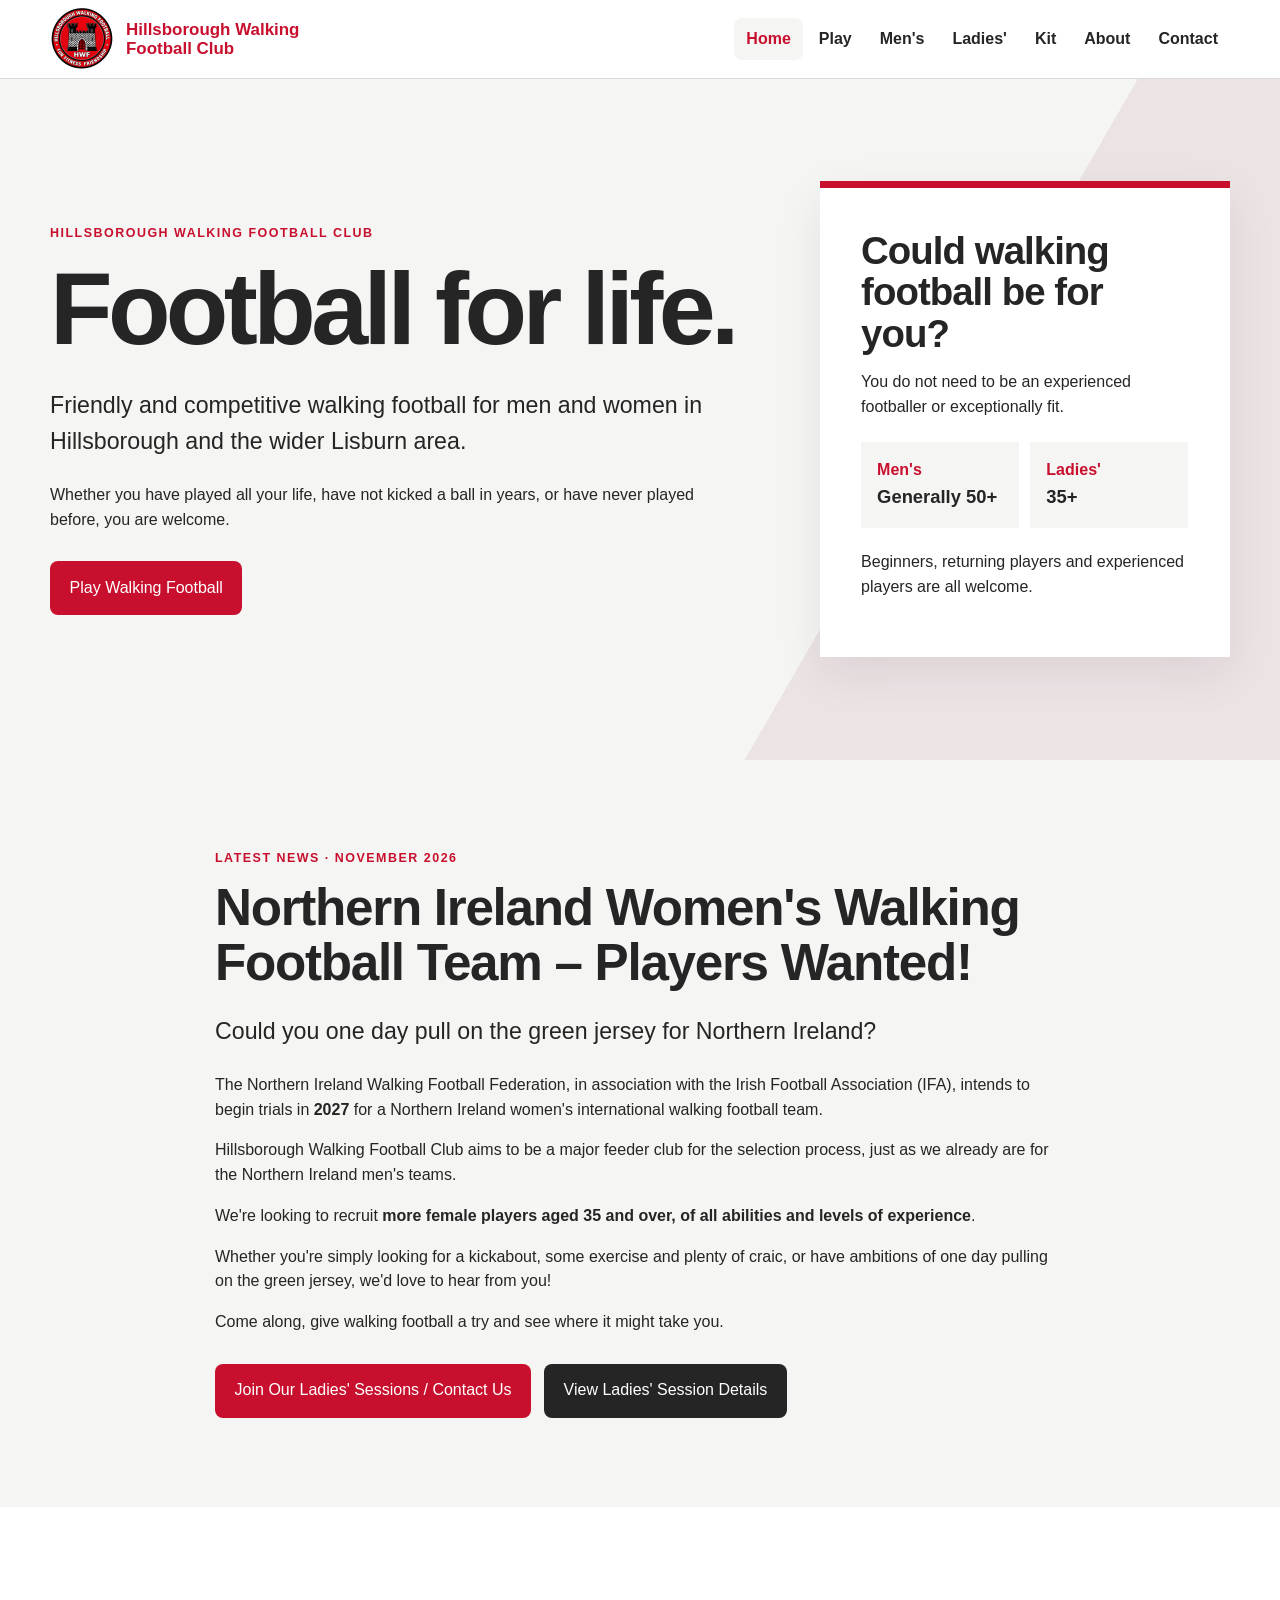
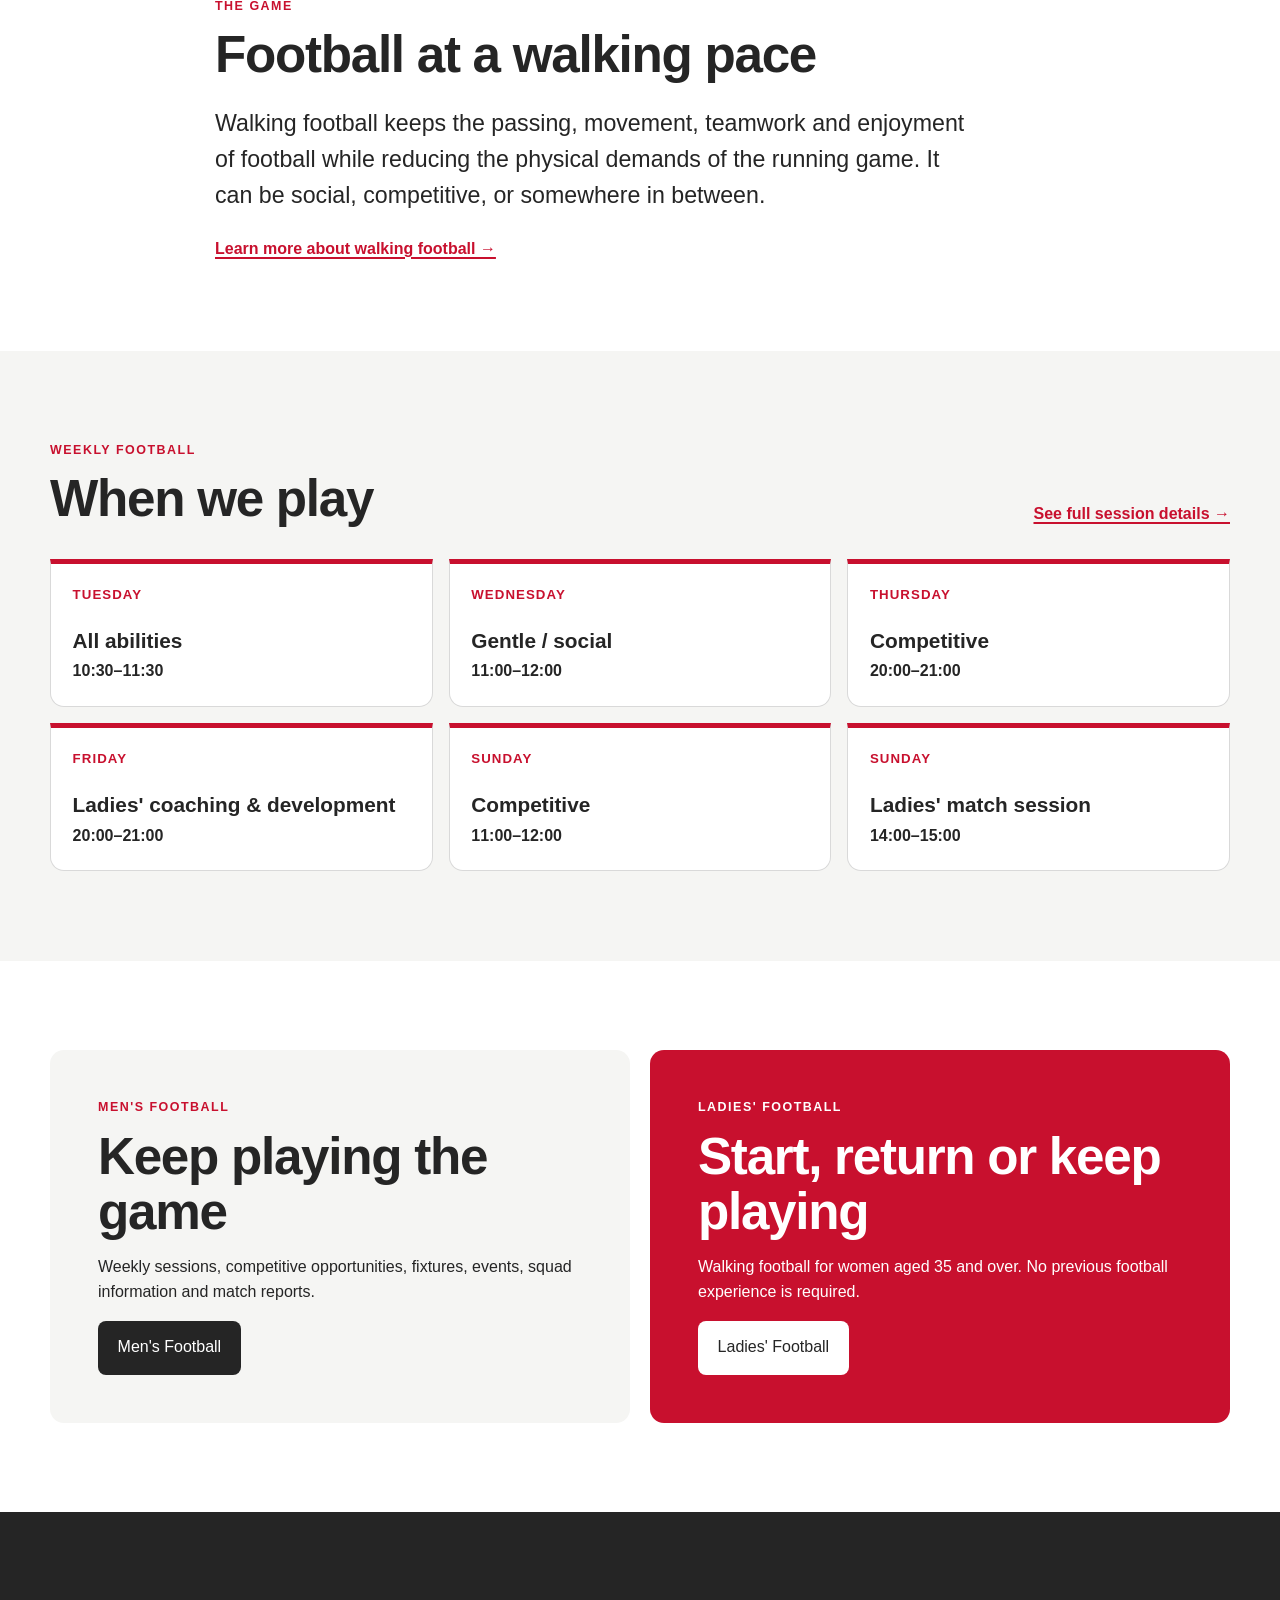
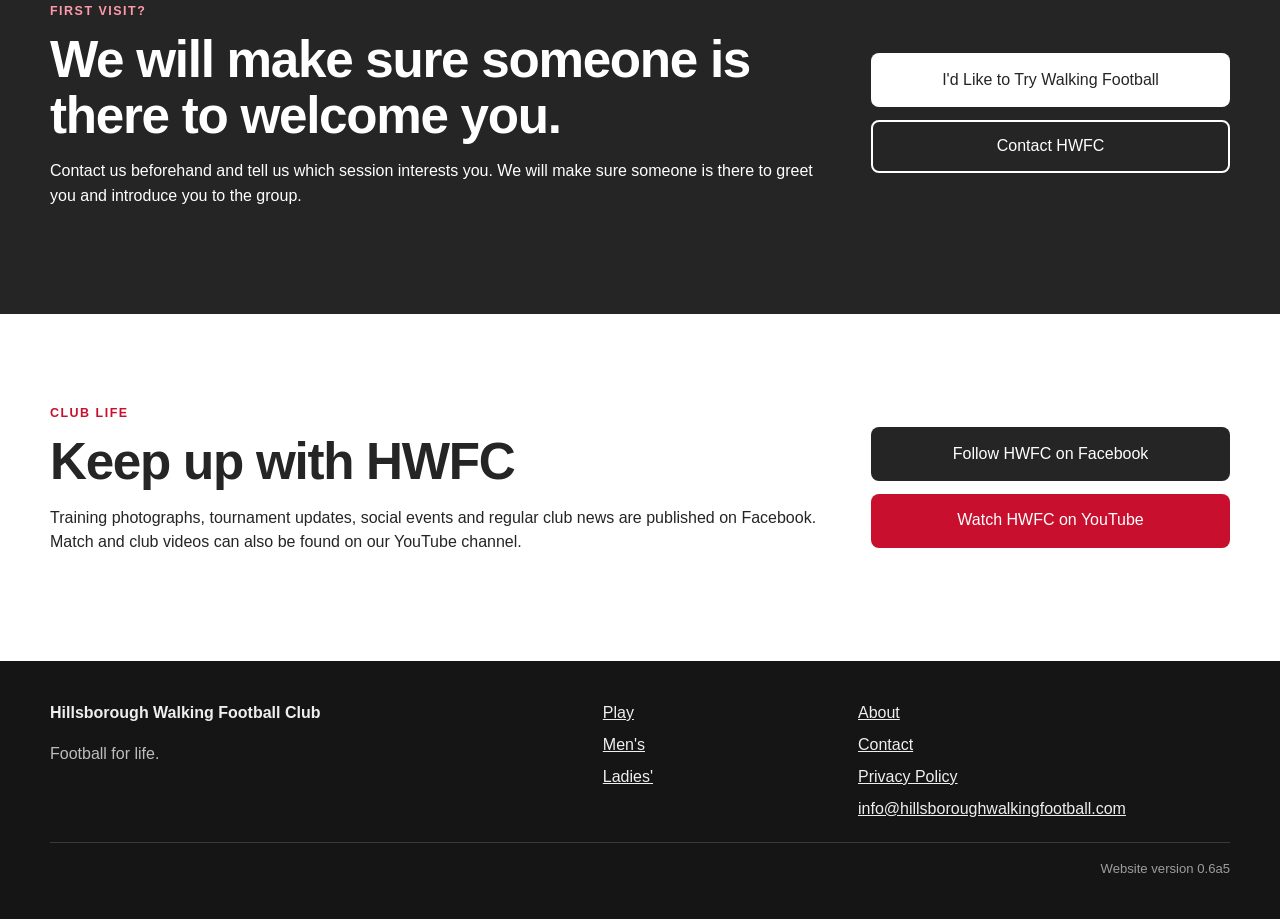
==== commit 1812171f: "feat(home): announce 2027 NI women's walking football trials" ====
--- a/index.html
+++ b/index.html
@@ -21,7 +21,6 @@
             <a href="/play/">Play</a>
             <a href="/mens/">Men's</a>
             <a href="/ladies/">Ladies'</a>
-            <a href="/members/">Members</a>
             <a href="/kit/">Kit</a>
             <a href="/about/">About</a>
             <a href="/contact/">Contact</a>
@@ -38,7 +37,6 @@
                 <p>Whether you have played all your life, have not kicked a ball in years, or have never played before, you are welcome.</p>
                 <div class="buttonRow">
                     <a class="button buttonPrimary" href="/play/">Play Walking Football</a>
-                    <a class="button buttonSecondary" href="/members/">Membership</a>
                 </div>
             </div>
             <aside class="heroPanel" aria-label="Who can play">
@@ -50,6 +48,23 @@
                 </dl>
                 <p>Beginners, returning players and experienced players are all welcome.</p>
             </aside>
+        </div>
+    </section>
+
+    <section class="section sectionSoft" aria-labelledby="latestNewsTitle">
+        <div class="shell narrow">
+            <p class="eyebrow">Latest news · November 2026</p>
+            <h2 id="latestNewsTitle">Northern Ireland Women's Walking Football Team – Players Wanted!</h2>
+            <p class="lead">Could you one day pull on the green jersey for Northern Ireland?</p>
+            <p>The Northern Ireland Walking Football Federation, in association with the Irish Football Association (IFA), intends to begin trials in <strong>2027</strong> for a Northern Ireland women's international walking football team.</p>
+            <p>Hillsborough Walking Football Club aims to be a major feeder club for the selection process, just as we already are for the Northern Ireland men's teams.</p>
+            <p>We're looking to recruit <strong>more female players aged 35 and over, of all abilities and levels of experience</strong>.</p>
+            <p>Whether you're simply looking for a kickabout, some exercise and plenty of craic, or have ambitions of one day pulling on the green jersey, we'd love to hear from you!</p>
+            <p>Come along, give walking football a try and see where it might take you.</p>
+            <div class="buttonRow">
+                <a class="button buttonPrimary" href="/contact/?topic=ladies">Join Our Ladies' Sessions / Contact Us</a>
+                <a class="button buttonSecondary" href="/ladies/">View Ladies' Session Details</a>
+            </div>
         </div>
     </section>
 
@@ -99,13 +114,13 @@
     <section class="section sectionDark">
         <div class="shell ctaGrid">
             <div>
-                <p class="eyebrow">Membership</p>
-                <h2>Ready to join HWFC?</h2>
-                <p>Apply for membership online, or if you are already a member, use the Members section to keep your club information up to date.</p>
+                <p class="eyebrow">First visit?</p>
+                <h2>We will make sure someone is there to welcome you.</h2>
+                <p>Contact us beforehand and tell us which session interests you. We will make sure someone is there to greet you and introduce you to the group.</p>
             </div>
             <div class="buttonStack">
-                <a class="button buttonLight" href="/members/#application">Apply for Membership</a>
-                <a class="button buttonOutlineLight" href="/members/">Members</a>
+                <a class="button buttonLight" href="/contact/?topic=try">I'd Like to Try Walking Football</a>
+                <a class="button buttonOutlineLight" href="/contact/">Contact HWFC</a>
             </div>
         </div>
     </section>
@@ -127,7 +142,7 @@
 <footer class="siteFooter">
     <div class="shell footerGrid">
         <div><strong>Hillsborough Walking Football Club</strong><p>Football for life.</p></div>
-        <div><a href="/play/">Play</a><a href="/mens/">Men's</a><a href="/ladies/">Ladies'</a><a href="/members/">Members</a></div>
+        <div><a href="/play/">Play</a><a href="/mens/">Men's</a><a href="/ladies/">Ladies'</a></div>
         <div><a href="/about/">About</a><a href="/contact/">Contact</a><a href="/privacy/">Privacy Policy</a><a href="mailto:info@hillsboroughwalkingfootball.com">info@hillsboroughwalkingfootball.com</a></div>
     </div>
 </footer>
--- a/styles.css
+++ b/styles.css
@@ -1,5 +1,9 @@
 @import url("/base.css");
 @import url("/version.css");
+
+h3 {
+    margin-top: 1.5rem;
+}
 
 .siteFooter::after {
     content: "Website version " var(--siteVersion);
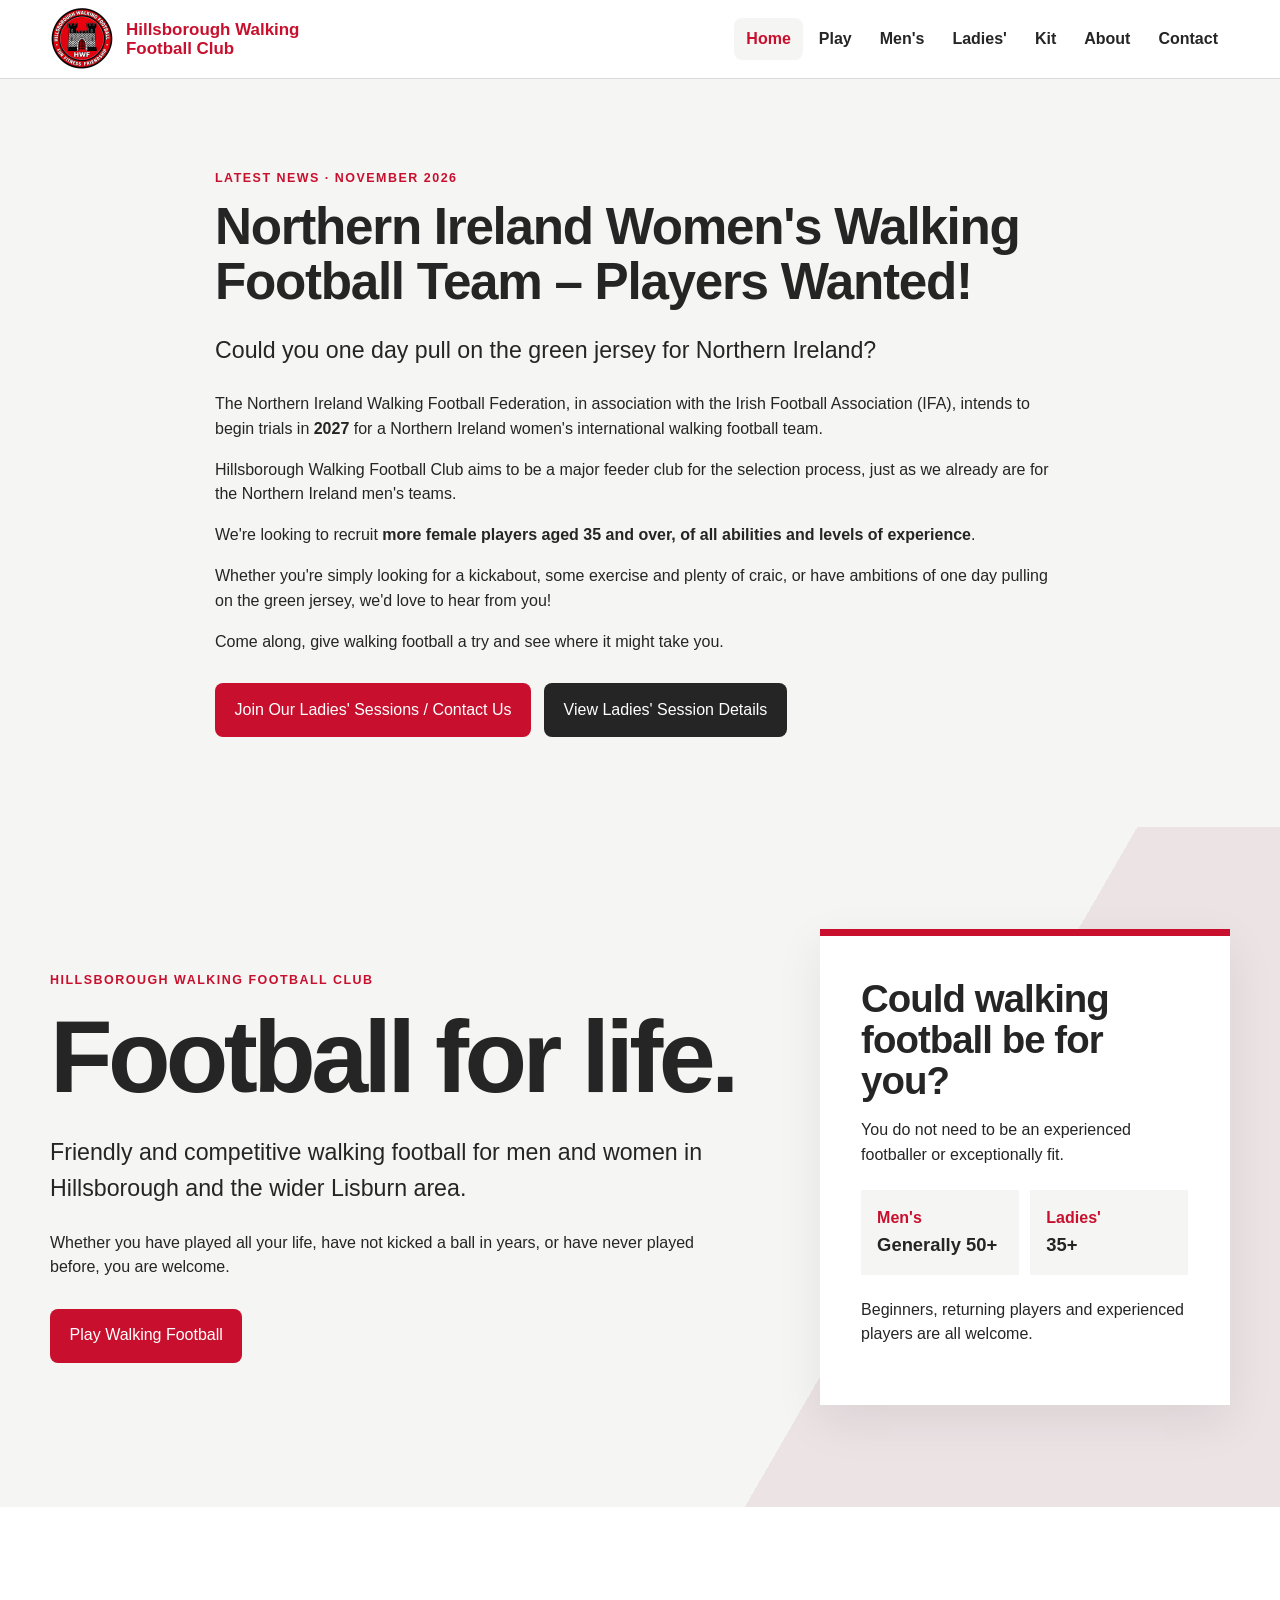
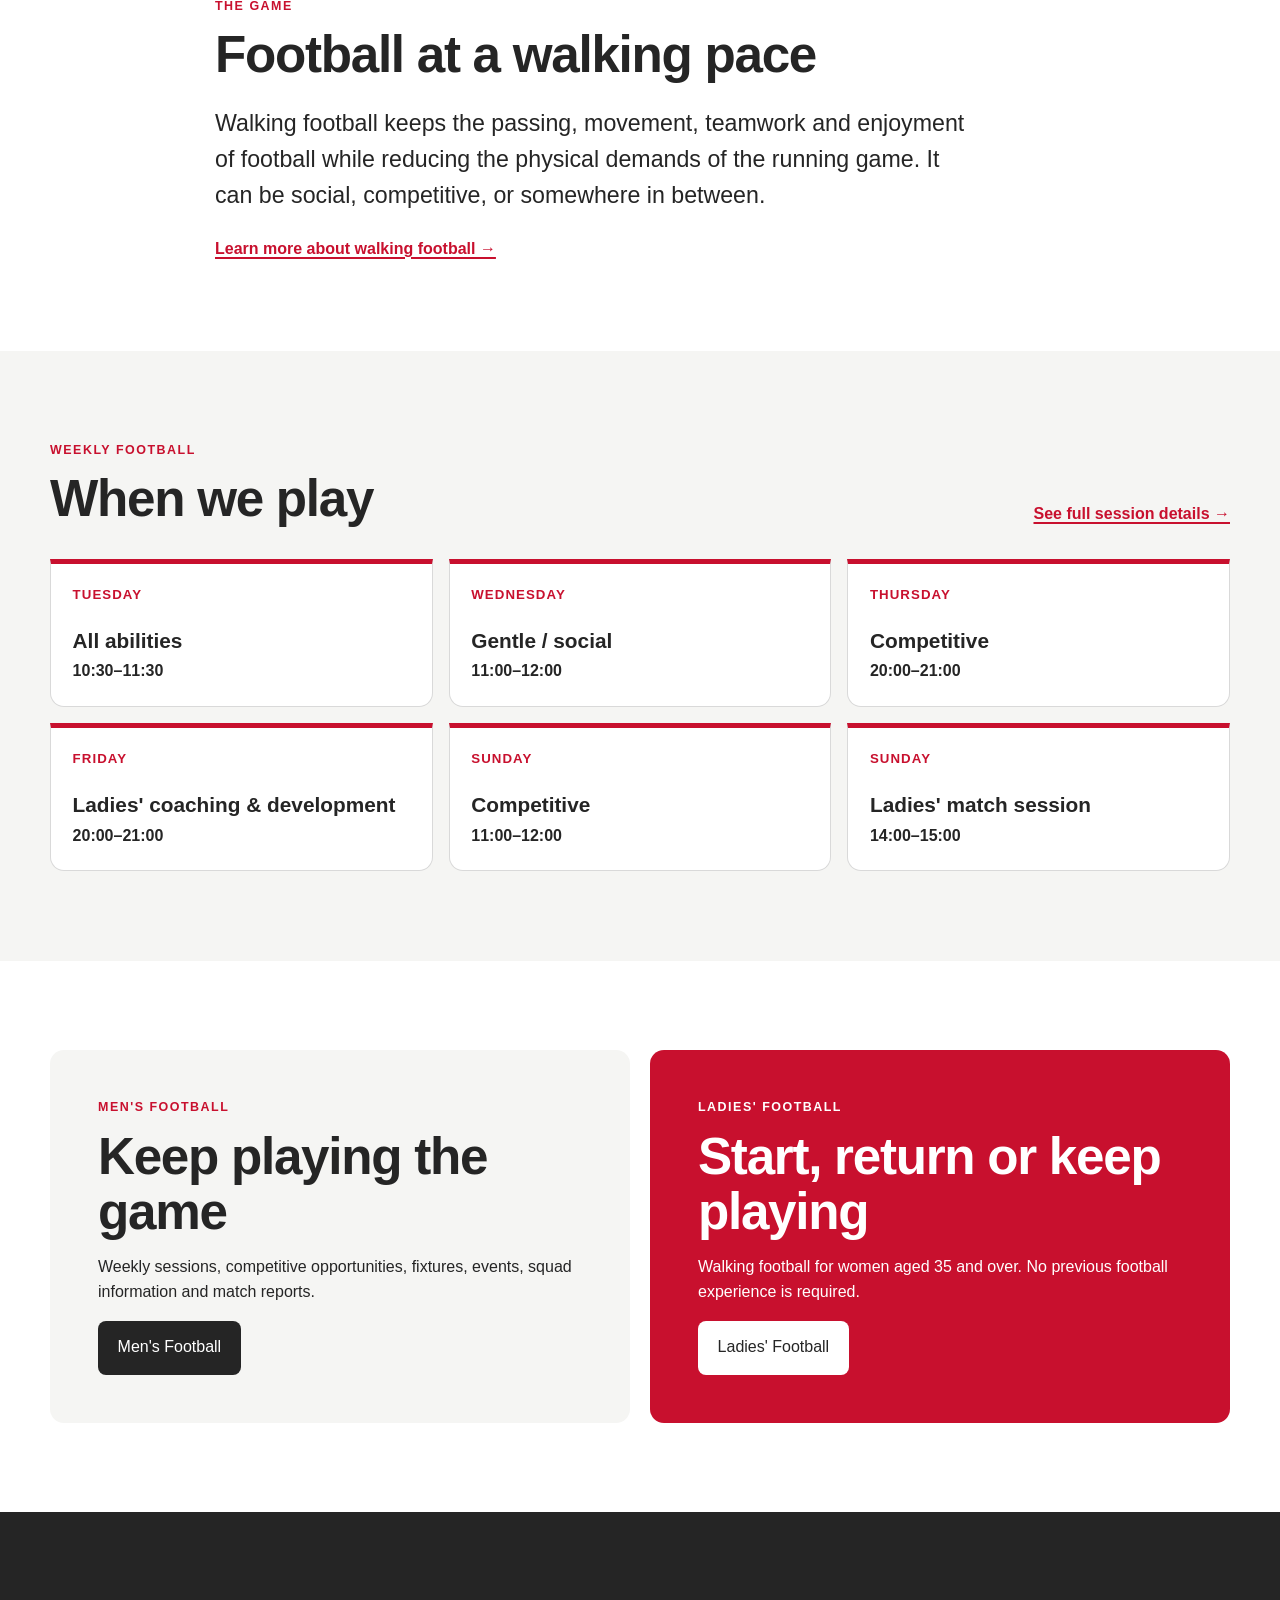
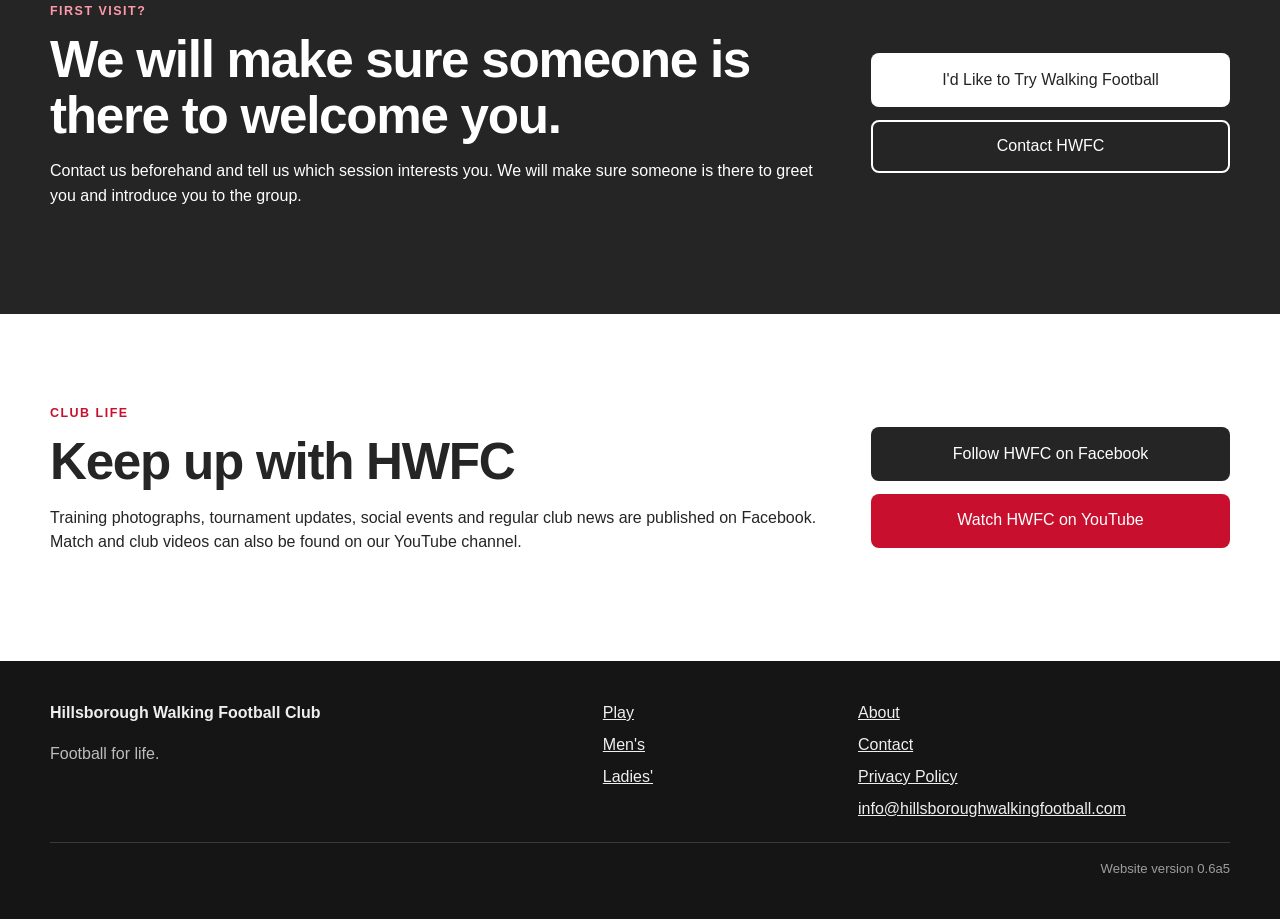
==== commit 710bc88b: "fix(home): feature women's international news first on homepage" ====
--- a/index.html
+++ b/index.html
@@ -28,6 +28,23 @@
     </div>
 </header>
 <main id="mainContent">
+    <section class="section sectionSoft" aria-labelledby="latestNewsTitle">
+        <div class="shell narrow">
+            <p class="eyebrow">Latest news · November 2026</p>
+            <h2 id="latestNewsTitle">Northern Ireland Women's Walking Football Team – Players Wanted!</h2>
+            <p class="lead">Could you one day pull on the green jersey for Northern Ireland?</p>
+            <p>The Northern Ireland Walking Football Federation, in association with the Irish Football Association (IFA), intends to begin trials in <strong>2027</strong> for a Northern Ireland women's international walking football team.</p>
+            <p>Hillsborough Walking Football Club aims to be a major feeder club for the selection process, just as we already are for the Northern Ireland men's teams.</p>
+            <p>We're looking to recruit <strong>more female players aged 35 and over, of all abilities and levels of experience</strong>.</p>
+            <p>Whether you're simply looking for a kickabout, some exercise and plenty of craic, or have ambitions of one day pulling on the green jersey, we'd love to hear from you!</p>
+            <p>Come along, give walking football a try and see where it might take you.</p>
+            <div class="buttonRow">
+                <a class="button buttonPrimary" href="/contact/?topic=ladies">Join Our Ladies' Sessions / Contact Us</a>
+                <a class="button buttonSecondary" href="/ladies/">View Ladies' Session Details</a>
+            </div>
+        </div>
+    </section>
+
     <section class="hero">
         <div class="shell heroGrid">
             <div>
@@ -48,23 +65,6 @@
                 </dl>
                 <p>Beginners, returning players and experienced players are all welcome.</p>
             </aside>
-        </div>
-    </section>
-
-    <section class="section sectionSoft" aria-labelledby="latestNewsTitle">
-        <div class="shell narrow">
-            <p class="eyebrow">Latest news · November 2026</p>
-            <h2 id="latestNewsTitle">Northern Ireland Women's Walking Football Team – Players Wanted!</h2>
-            <p class="lead">Could you one day pull on the green jersey for Northern Ireland?</p>
-            <p>The Northern Ireland Walking Football Federation, in association with the Irish Football Association (IFA), intends to begin trials in <strong>2027</strong> for a Northern Ireland women's international walking football team.</p>
-            <p>Hillsborough Walking Football Club aims to be a major feeder club for the selection process, just as we already are for the Northern Ireland men's teams.</p>
-            <p>We're looking to recruit <strong>more female players aged 35 and over, of all abilities and levels of experience</strong>.</p>
-            <p>Whether you're simply looking for a kickabout, some exercise and plenty of craic, or have ambitions of one day pulling on the green jersey, we'd love to hear from you!</p>
-            <p>Come along, give walking football a try and see where it might take you.</p>
-            <div class="buttonRow">
-                <a class="button buttonPrimary" href="/contact/?topic=ladies">Join Our Ladies' Sessions / Contact Us</a>
-                <a class="button buttonSecondary" href="/ladies/">View Ladies' Session Details</a>
-            </div>
         </div>
     </section>
 
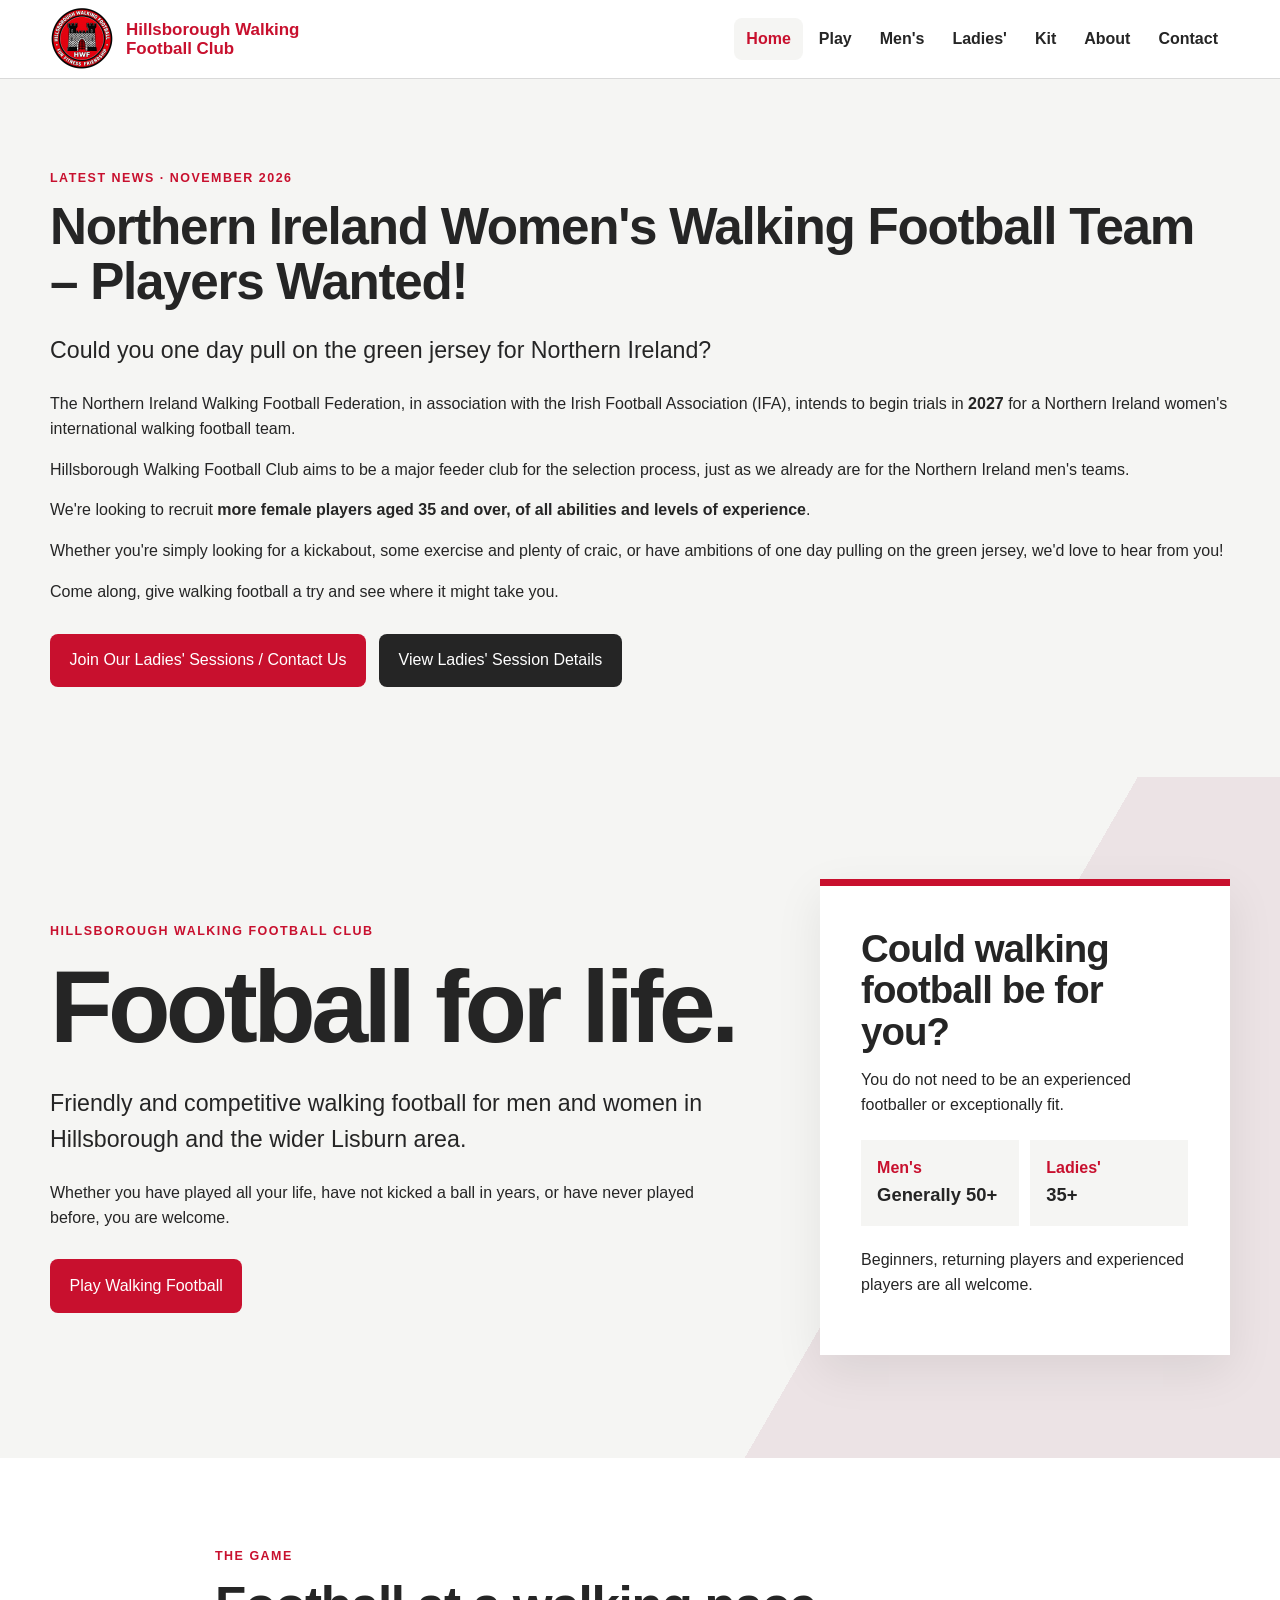
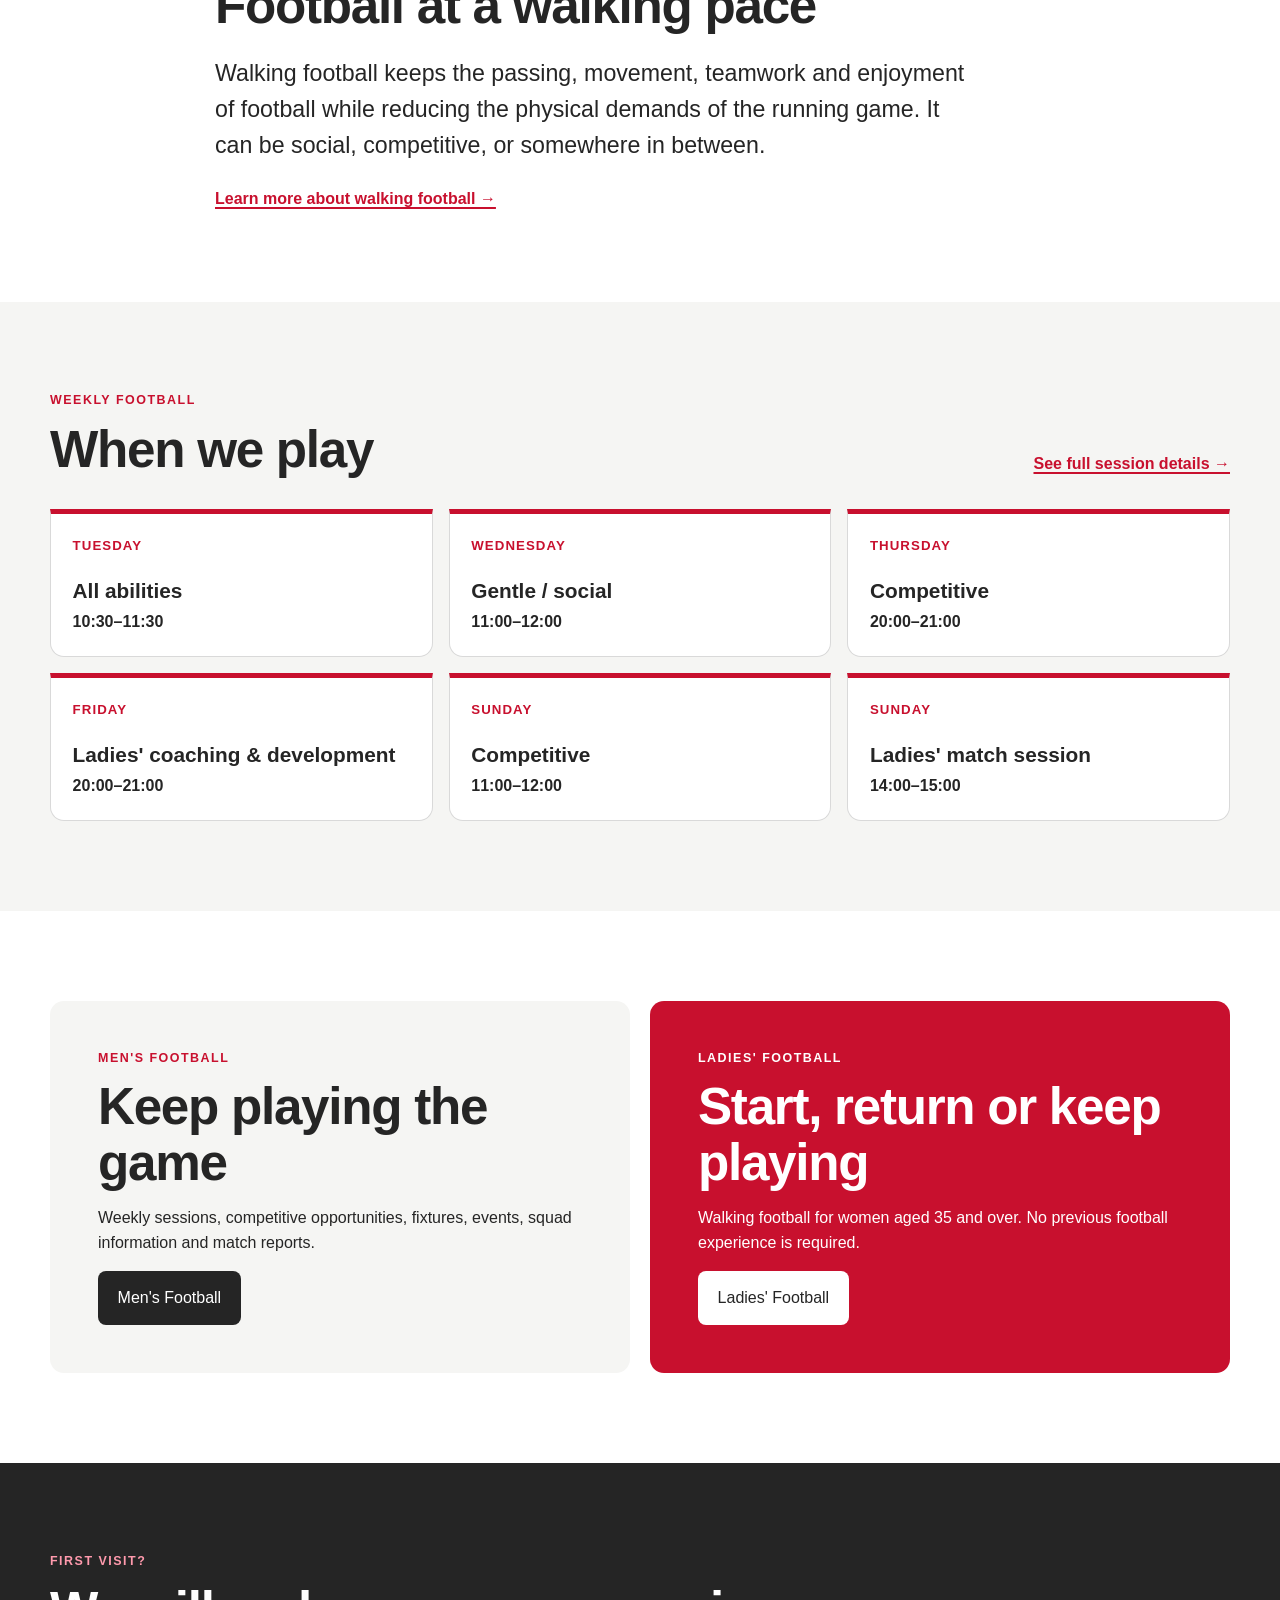
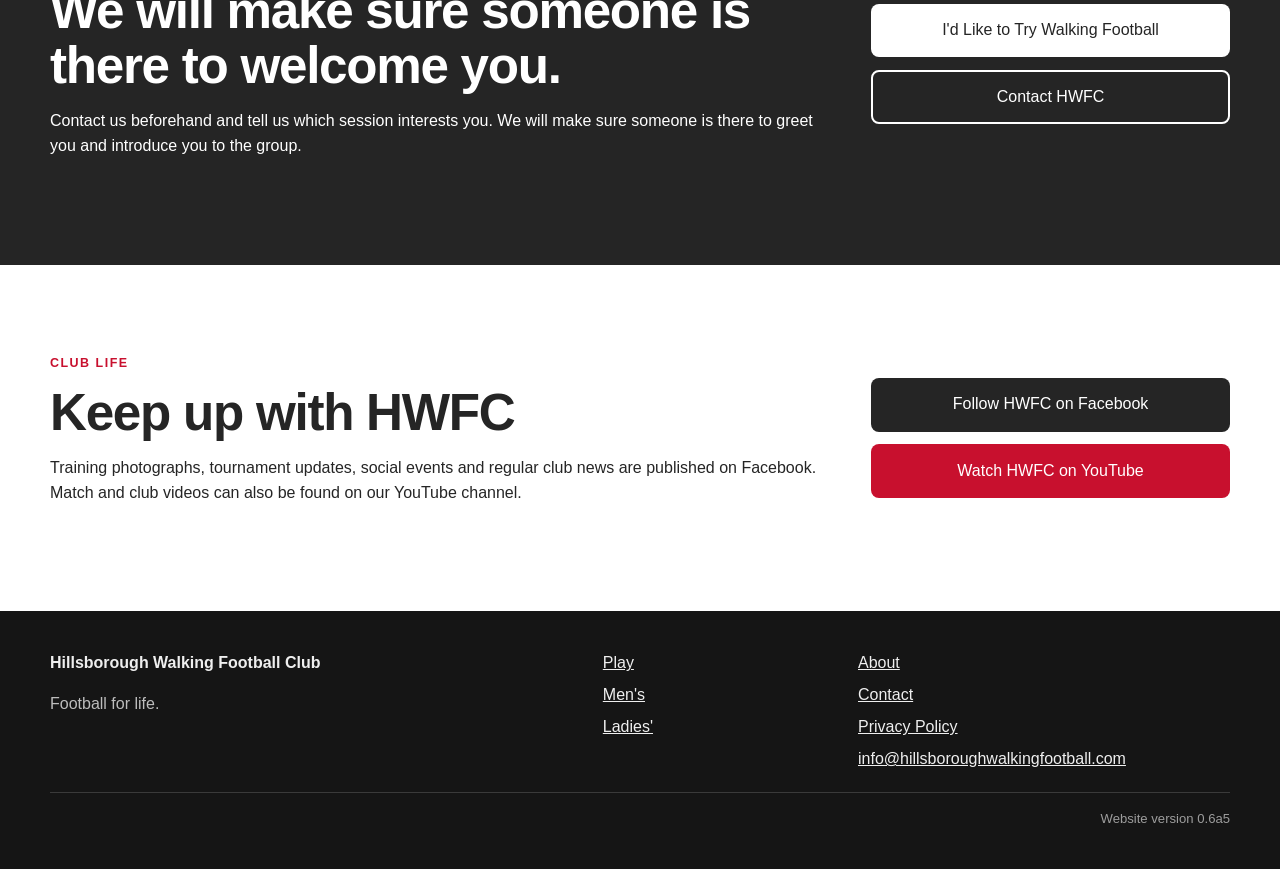
==== commit 0e787a34: "style(home): align latest news width with homepage sections" ====
--- a/index.html
+++ b/index.html
@@ -29,7 +29,7 @@
 </header>
 <main id="mainContent">
     <section class="section sectionSoft" aria-labelledby="latestNewsTitle">
-        <div class="shell narrow">
+        <div class="shell">
             <p class="eyebrow">Latest news · November 2026</p>
             <h2 id="latestNewsTitle">Northern Ireland Women's Walking Football Team – Players Wanted!</h2>
             <p class="lead">Could you one day pull on the green jersey for Northern Ireland?</p>
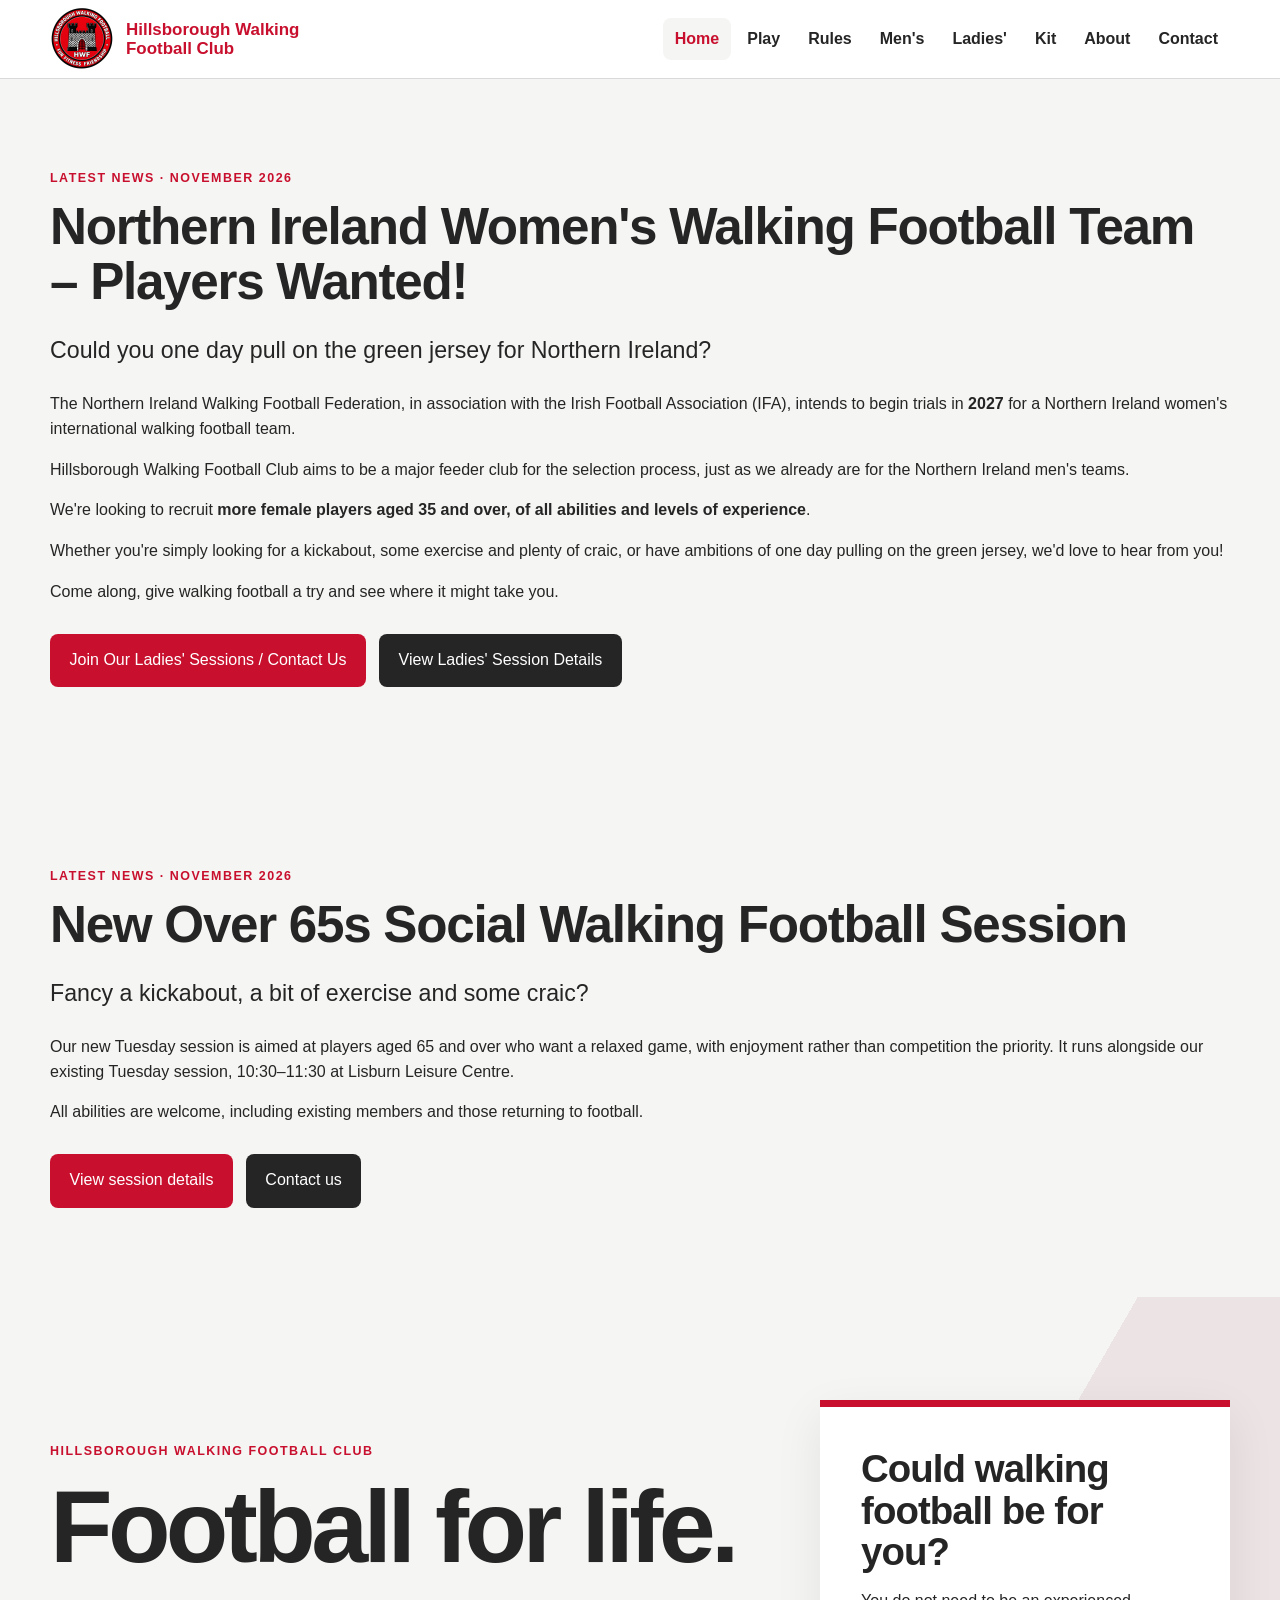
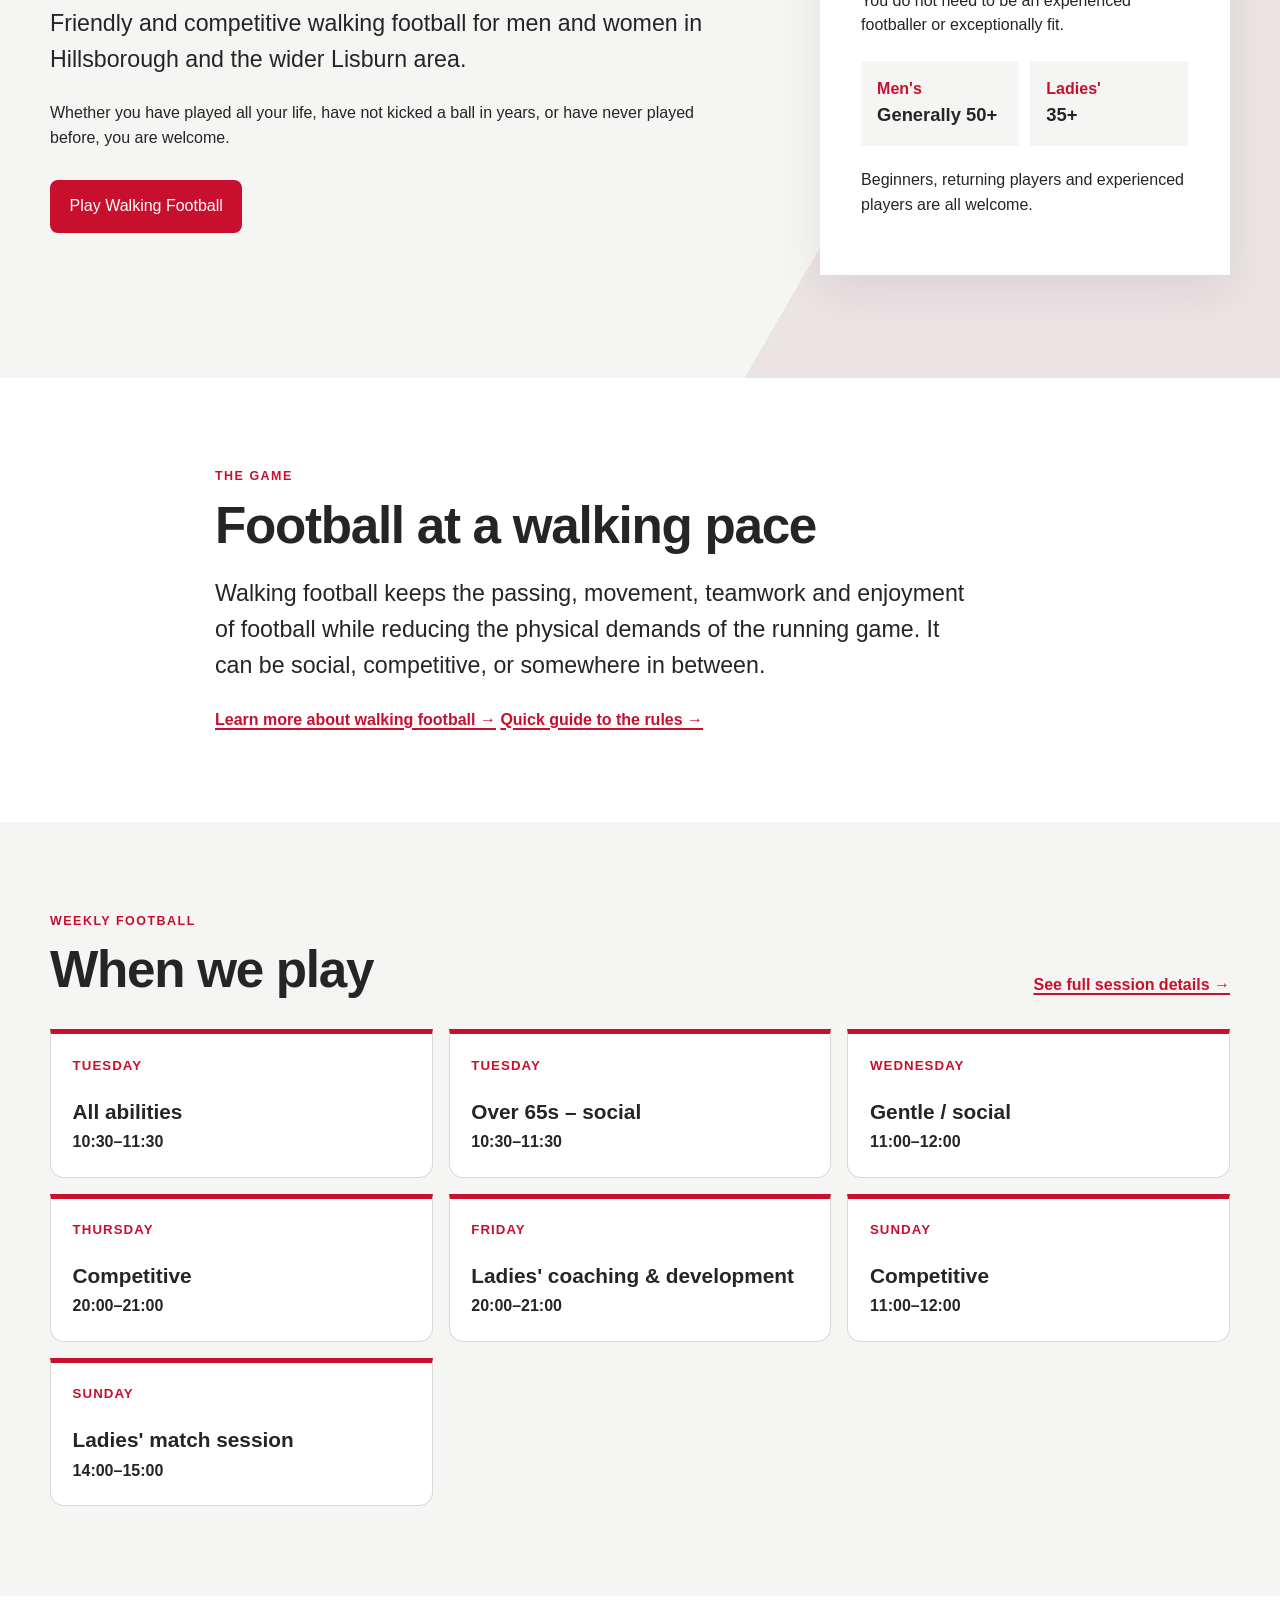
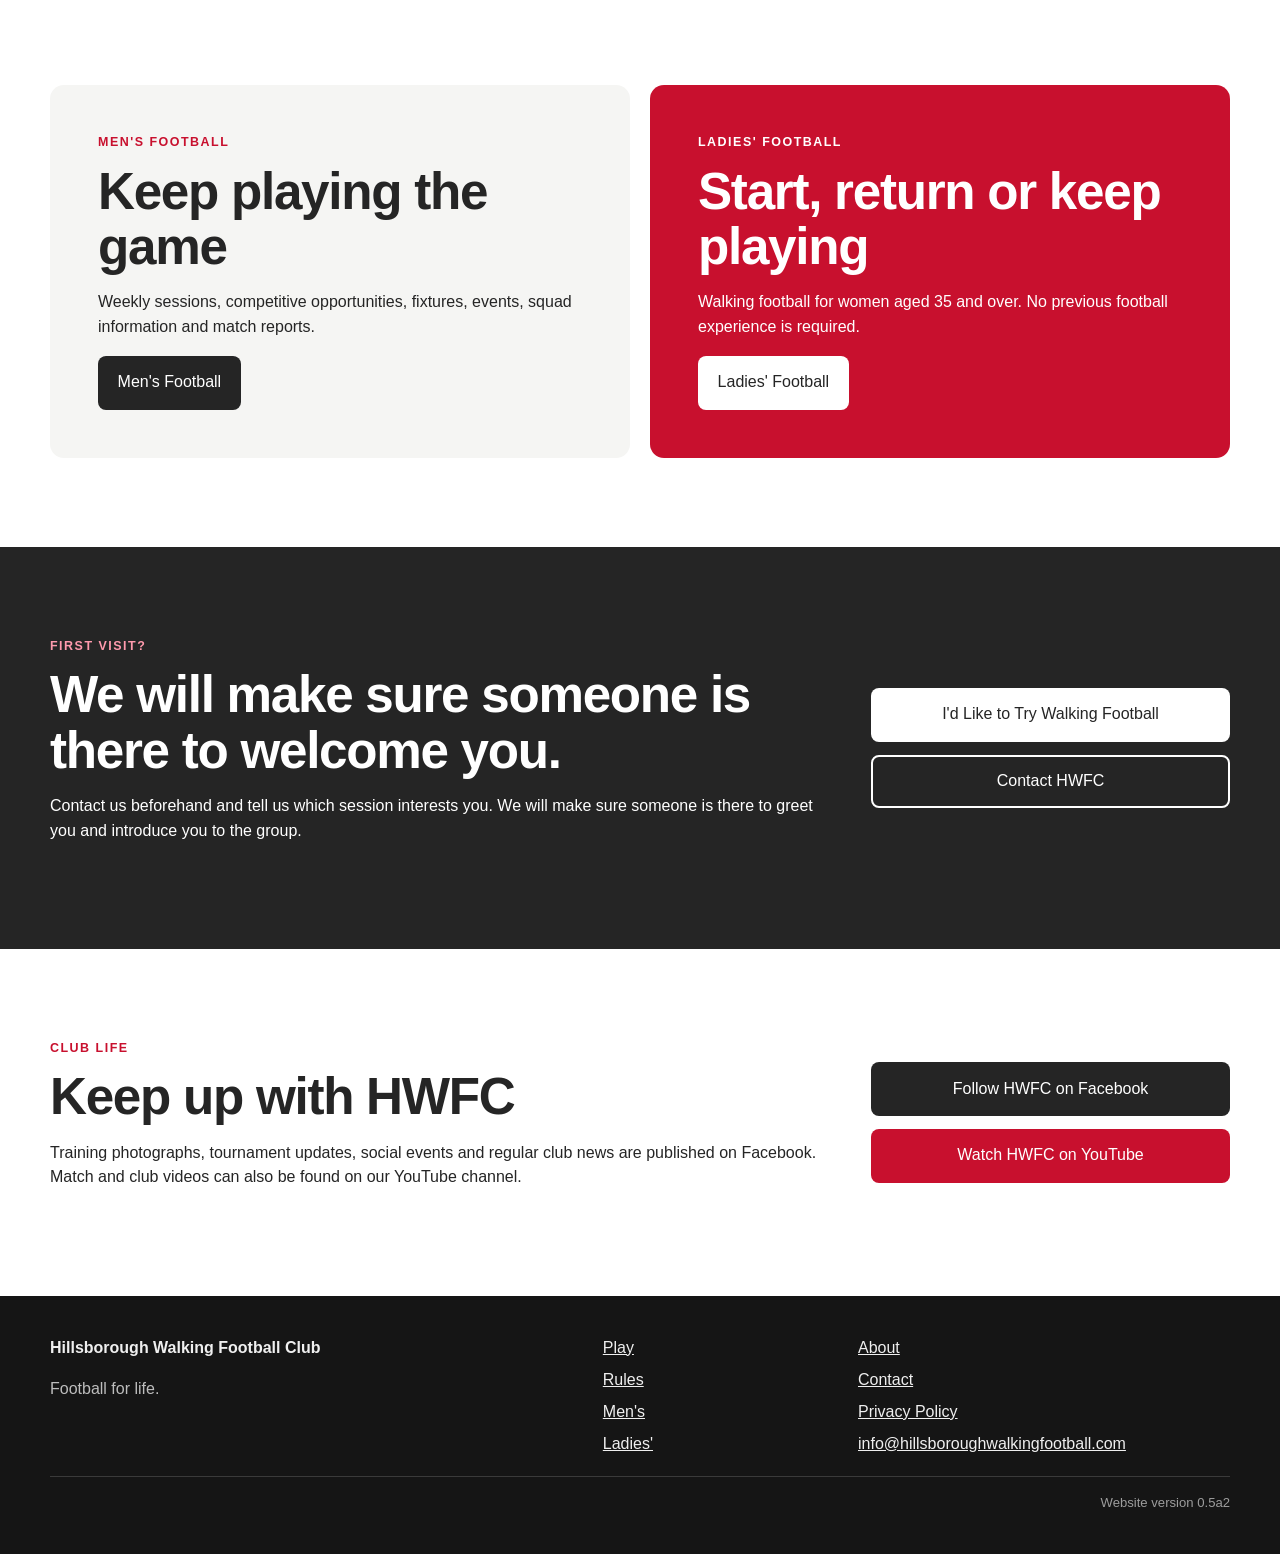
==== commit 48c6cdc0: "v0.5a3: update index.html" ====
--- a/index.html
+++ b/index.html
@@ -18,7 +18,7 @@
         </a>
         <nav class="mainNav" aria-label="Main navigation">
             <a aria-current="page" href="/">Home</a>
-            <a href="/play/">Play</a>
+            <a href="/play/">Play</a><a href="/rules/">Rules</a>
             <a href="/mens/">Men's</a>
             <a href="/ladies/">Ladies'</a>
             <a href="/kit/">Kit</a>
@@ -45,6 +45,7 @@
         </div>
     </section>
 
+    <section class="section sectionSoft"><div class="shell"><p class="eyebrow">Latest news · November 2026</p><h2>New Over 65s Social Walking Football Session</h2><p class="lead">Fancy a kickabout, a bit of exercise and some craic?</p><p>Our new Tuesday session is aimed at players aged 65 and over who want a relaxed game, with enjoyment rather than competition the priority. It runs alongside our existing Tuesday session, 10:30–11:30 at Lisburn Leisure Centre.</p><p>All abilities are welcome, including existing members and those returning to football.</p><div class="buttonRow"><a class="button buttonPrimary" href="/play/#sessions">View session details</a><a class="button buttonSecondary" href="/contact/?topic=try">Contact us</a></div></div></section>
     <section class="hero">
         <div class="shell heroGrid">
             <div>
@@ -73,7 +74,7 @@
             <p class="eyebrow">The game</p>
             <h2>Football at a walking pace</h2>
             <p class="lead">Walking football keeps the passing, movement, teamwork and enjoyment of football while reducing the physical demands of the running game. It can be social, competitive, or somewhere in between.</p>
-            <a class="textLink" href="/play/">Learn more about walking football →</a>
+            <a class="textLink" href="/play/">Learn more about walking football →</a> <a class="textLink" href="/rules/">Quick guide to the rules →</a>
         </div>
     </section>
 
@@ -85,6 +86,7 @@
             </div>
             <div class="sessionGrid compactSessions">
                 <article class="sessionCard"><p class="sessionDay">Tuesday</p><h3>All abilities</h3><p class="sessionTime">10:30–11:30</p></article>
+<article class="sessionCard"><p class="sessionDay">Tuesday</p><h3>Over 65s – social</h3><p class="sessionTime">10:30–11:30</p></article>
                 <article class="sessionCard"><p class="sessionDay">Wednesday</p><h3>Gentle / social</h3><p class="sessionTime">11:00–12:00</p></article>
                 <article class="sessionCard"><p class="sessionDay">Thursday</p><h3>Competitive</h3><p class="sessionTime">20:00–21:00</p></article>
                 <article class="sessionCard"><p class="sessionDay">Friday</p><h3>Ladies' coaching &amp; development</h3><p class="sessionTime">20:00–21:00</p></article>
@@ -142,7 +144,7 @@
 <footer class="siteFooter">
     <div class="shell footerGrid">
         <div><strong>Hillsborough Walking Football Club</strong><p>Football for life.</p></div>
-        <div><a href="/play/">Play</a><a href="/mens/">Men's</a><a href="/ladies/">Ladies'</a></div>
+        <div><a href="/play/">Play</a><a href="/rules/">Rules</a><a href="/mens/">Men's</a><a href="/ladies/">Ladies'</a></div>
         <div><a href="/about/">About</a><a href="/contact/">Contact</a><a href="/privacy/">Privacy Policy</a><a href="mailto:info@hillsboroughwalkingfootball.com">info@hillsboroughwalkingfootball.com</a></div>
     </div>
 </footer>
